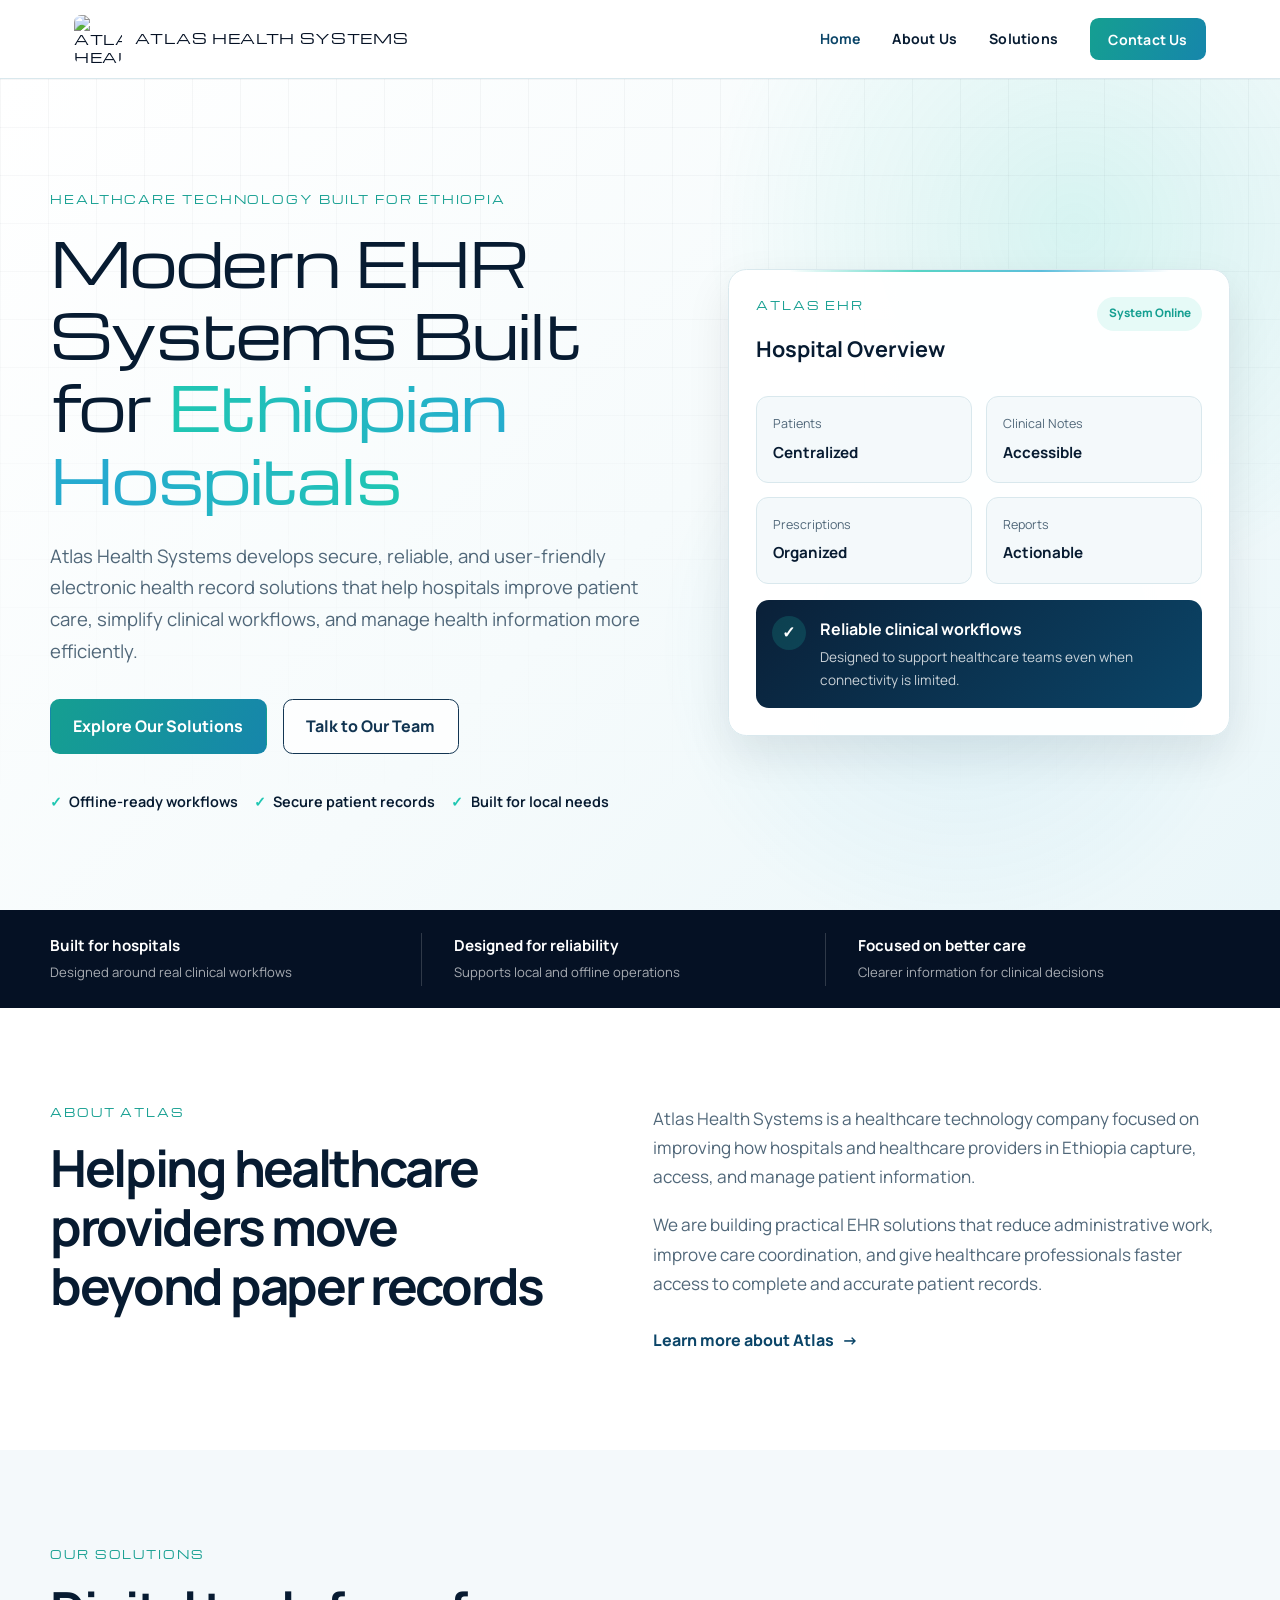
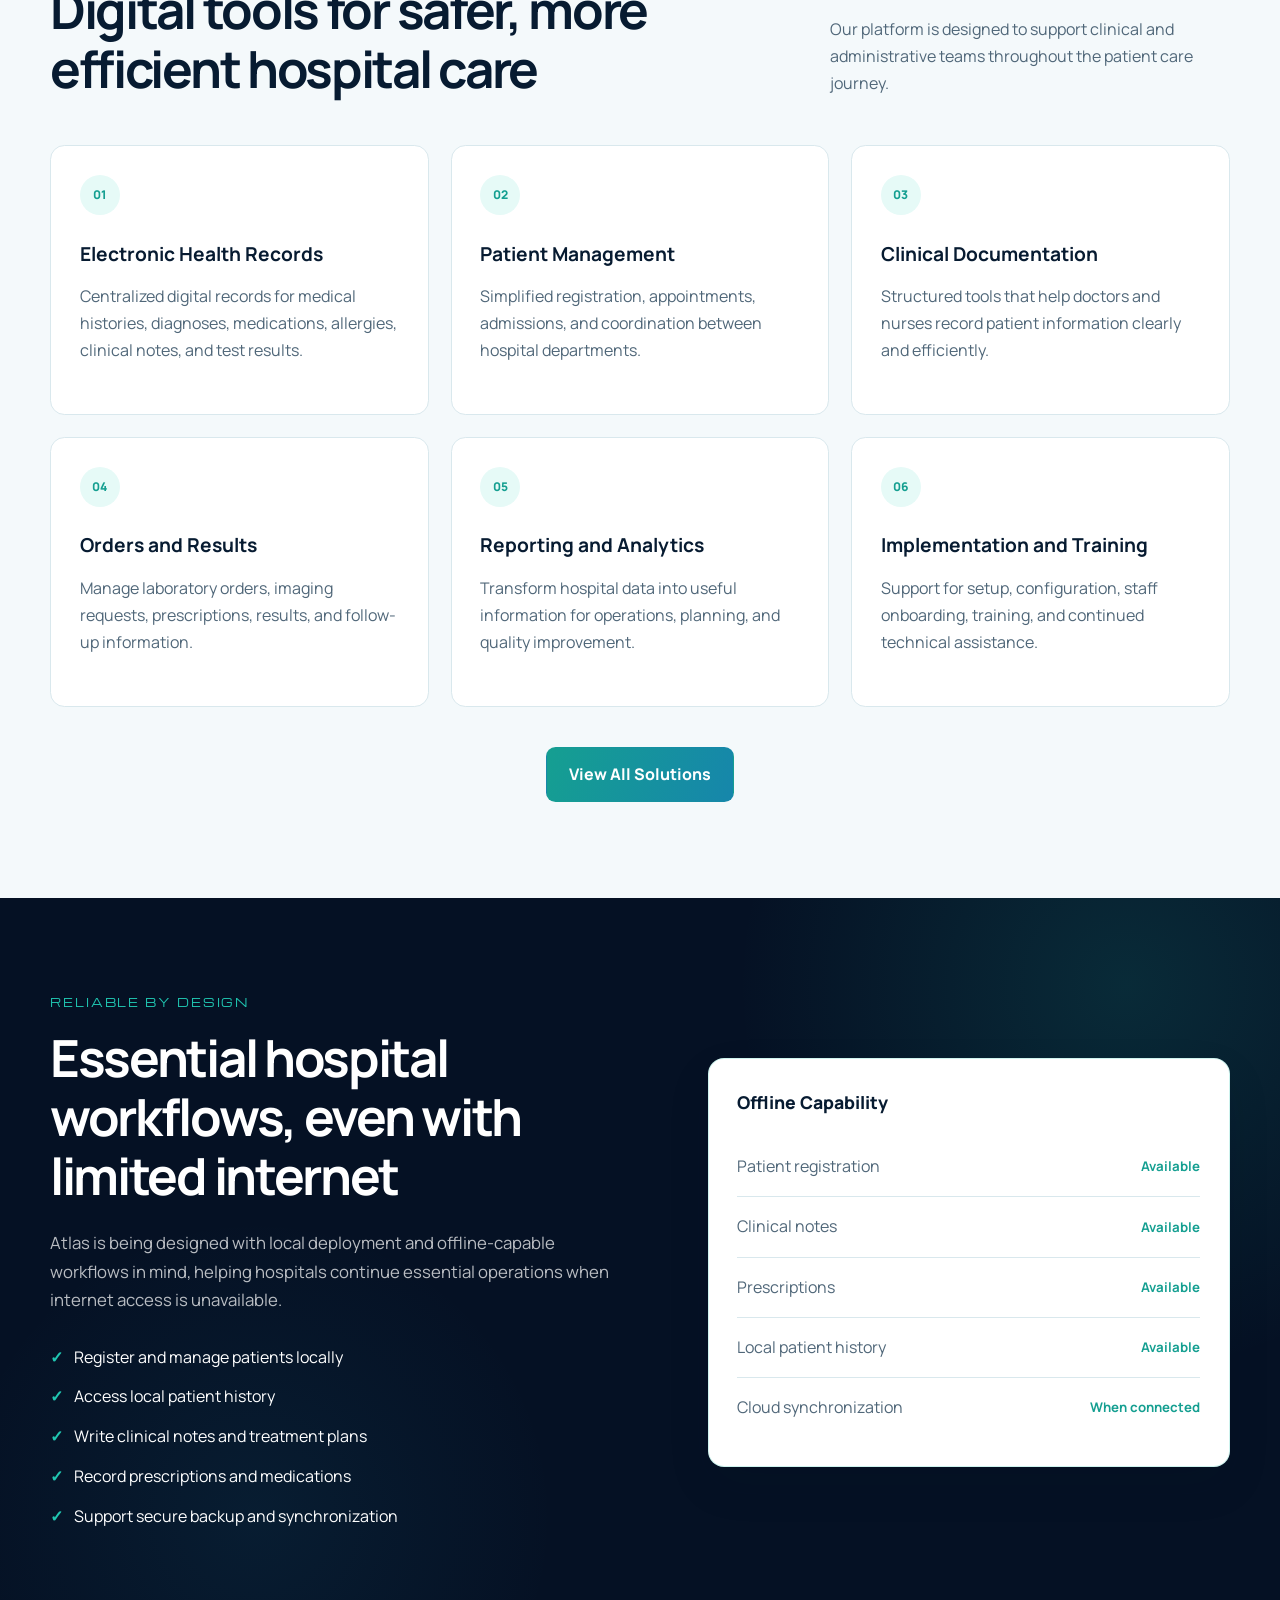
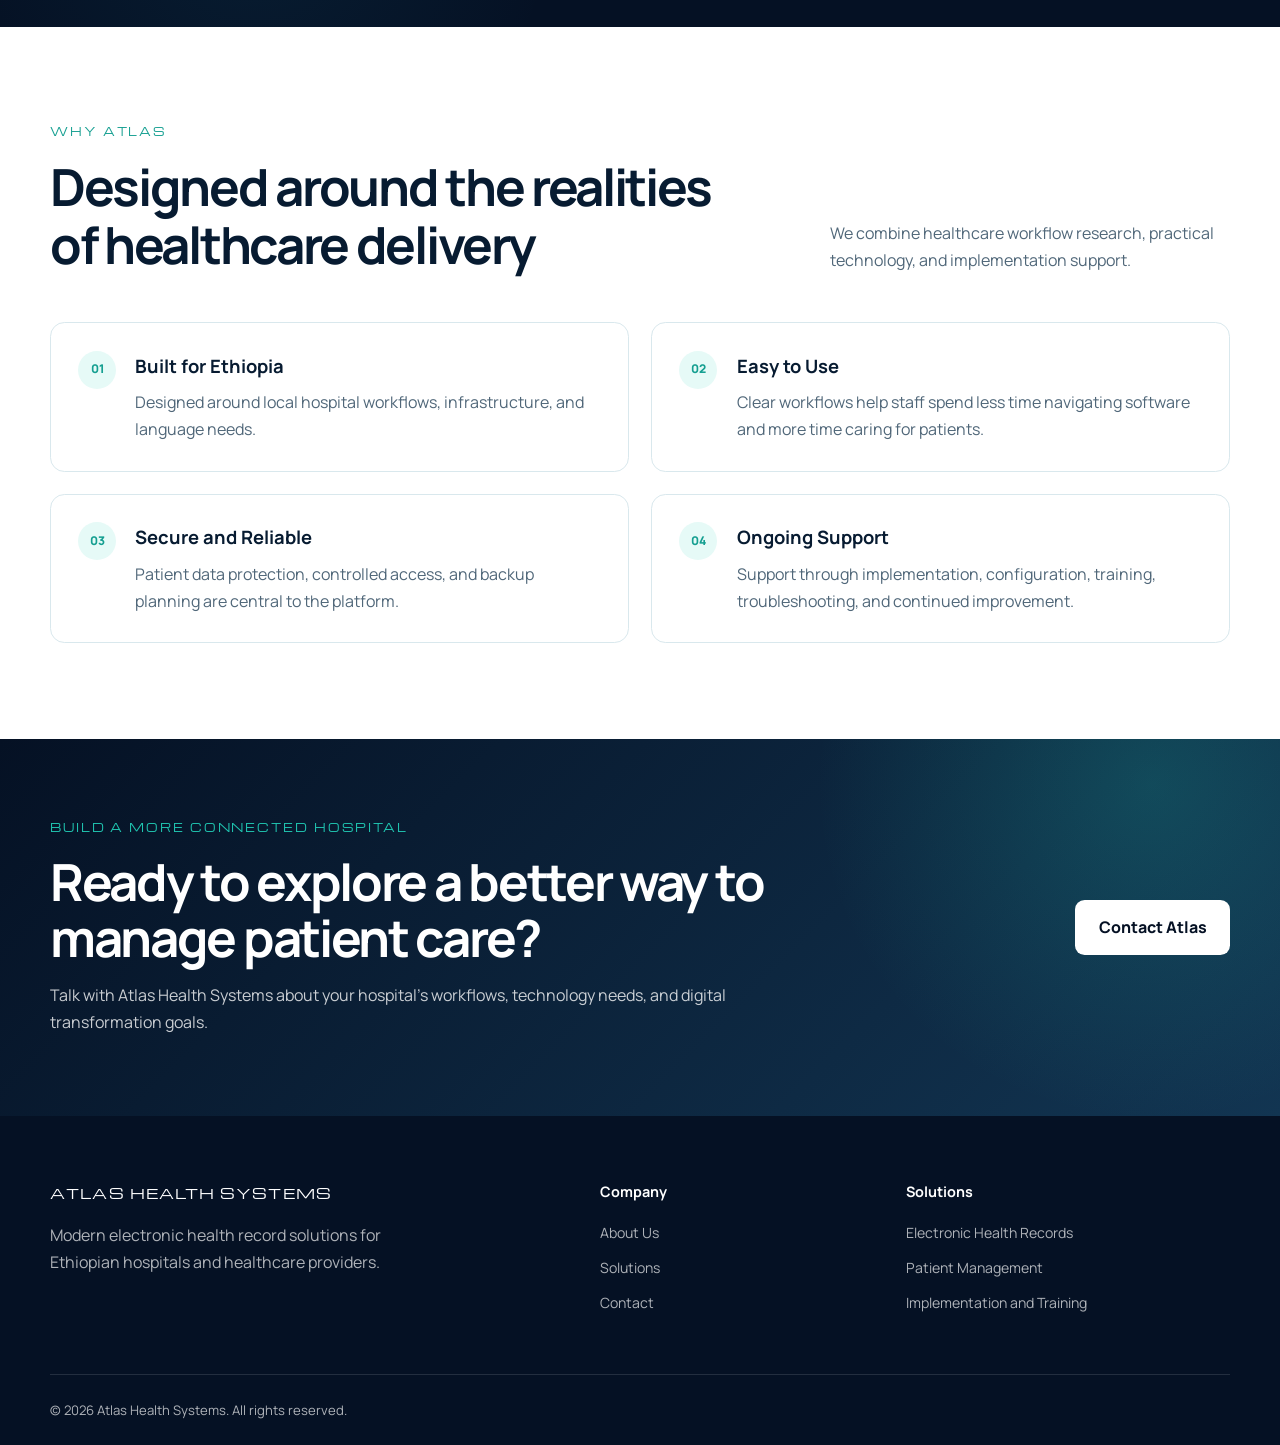
==== index.html @ 55415168 "Update stylesheet and script paths in index.html" ====
<!DOCTYPE html>
<html lang="en">
<head>
  <meta charset="UTF-8">

  <meta
    name="viewport"
    content="width=device-width, initial-scale=1.0"
  >

  <meta
    name="description"
    content="Atlas Health Systems develops secure and reliable electronic health record solutions for hospitals and healthcare providers in Ethiopia."
  >

  <title>Atlas Health Systems | EHR Solutions for Ethiopia</title>

  <link rel="preconnect" href="https://fonts.googleapis.com">
  <link rel="preconnect" href="https://fonts.gstatic.com" crossorigin>
  
  <link
    href="https://fonts.googleapis.com/css2?family=Manrope:wght@400;500;600;700;800&family=Michroma&display=swap"
    rel="stylesheet"
  >

  <link rel="stylesheet" href="style.css">
  <script src="main.js" defer></script>
</head>

<body>
  <header class="site-header">
    <nav class="navbar">
      <a href="index.html" class="logo">
        <img
          src="images/atlas-health-systems-logo.jpg"
          alt="Atlas Health Systems logo"
        >

        <span>Atlas Health Systems</span>
      </a>

      <button
        class="menu-button"
        type="button"
        aria-label="Open navigation menu"
        aria-expanded="false"
        aria-controls="nav-links"
      >
        ☰
      </button>

      <ul class="nav-links" id="nav-links">
        <li>
          <a href="index.html" class="active-link">Home</a>
        </li>

        <li>
          <a href="about.html">About Us</a>
        </li>

        <li>
          <a href="services.html">Solutions</a>
        </li>

        <li>
          <a href="contact.html" class="nav-button">
            Contact Us
          </a>
        </li>
      </ul>
    </nav>
  </header>

  <main>
    <section class="hero">
      <div class="hero-container">
        <div class="hero-content">
          <p class="eyebrow">
            Healthcare Technology Built for Ethiopia
          </p>

          <h1>
            Modern EHR Systems Built for
            <span class="gradient-text">
              Ethiopian Hospitals
            </span>
          </h1>

          <p class="hero-description">
            Atlas Health Systems develops secure, reliable, and
            user-friendly electronic health record solutions that help
            hospitals improve patient care, simplify clinical workflows,
            and manage health information more efficiently.
          </p>

          <div class="hero-buttons">
            <a href="services.html" class="button primary-button">
              Explore Our Solutions
            </a>

            <a href="contact.html" class="button secondary-button">
              Talk to Our Team
            </a>
          </div>

          <div class="hero-highlights">
            <span>Offline-ready workflows</span>
            <span>Secure patient records</span>
            <span>Built for local needs</span>
          </div>
        </div>

        <div class="hero-panel">
          <div class="dashboard-card">
            <div class="dashboard-header">
              <div>
                <p class="dashboard-label">Atlas EHR</p>
                <h2>Hospital Overview</h2>
              </div>

              <span class="status-badge">
                System Online
              </span>
            </div>

            <div class="dashboard-grid">
              <div class="dashboard-stat">
                <span>Patients</span>
                <strong>Centralized</strong>
              </div>

              <div class="dashboard-stat">
                <span>Clinical Notes</span>
                <strong>Accessible</strong>
              </div>

              <div class="dashboard-stat">
                <span>Prescriptions</span>
                <strong>Organized</strong>
              </div>

              <div class="dashboard-stat">
                <span>Reports</span>
                <strong>Actionable</strong>
              </div>
            </div>

            <div class="workflow-card">
              <span class="workflow-icon">✓</span>

              <div>
                <strong>Reliable clinical workflows</strong>

                <p>
                  Designed to support healthcare teams even when
                  connectivity is limited.
                </p>
              </div>
            </div>
          </div>
        </div>
      </div>
    </section>

    <section class="trust-section">
      <div class="container trust-grid">
        <div>
          <strong>Built for hospitals</strong>
          <span>Designed around real clinical workflows</span>
        </div>

        <div>
          <strong>Designed for reliability</strong>
          <span>Supports local and offline operations</span>
        </div>

        <div>
          <strong>Focused on better care</strong>
          <span>Clearer information for clinical decisions</span>
        </div>
      </div>
    </section>

    <section class="section">
      <div class="container two-column">
        <div>
          <p class="section-label">About Atlas</p>

          <h2>
            Helping healthcare providers move beyond paper records
          </h2>
        </div>

        <div class="section-copy">
          <p>
            Atlas Health Systems is a healthcare technology company
            focused on improving how hospitals and healthcare providers
            in Ethiopia capture, access, and manage patient information.
          </p>

          <p>
            We are building practical EHR solutions that reduce
            administrative work, improve care coordination, and give
            healthcare professionals faster access to complete and
            accurate patient records.
          </p>

          <a href="about.html" class="text-link">
            Learn more about Atlas
            <span aria-hidden="true">→</span>
          </a>
        </div>
      </div>
    </section>

    <section class="section light-section">
      <div class="container">
        <div class="section-heading">
          <div>
            <p class="section-label">Our Solutions</p>

            <h2>
              Digital tools for safer, more efficient hospital care
            </h2>
          </div>

          <p>
            Our platform is designed to support clinical and
            administrative teams throughout the patient care journey.
          </p>
        </div>

        <div class="card-grid">
          <article class="card">
            <div class="card-number">01</div>
            <h3>Electronic Health Records</h3>

            <p>
              Centralized digital records for medical histories,
              diagnoses, medications, allergies, clinical notes, and
              test results.
            </p>
          </article>

          <article class="card">
            <div class="card-number">02</div>
            <h3>Patient Management</h3>

            <p>
              Simplified registration, appointments, admissions, and
              coordination between hospital departments.
            </p>
          </article>

          <article class="card">
            <div class="card-number">03</div>
            <h3>Clinical Documentation</h3>

            <p>
              Structured tools that help doctors and nurses record
              patient information clearly and efficiently.
            </p>
          </article>

          <article class="card">
            <div class="card-number">04</div>
            <h3>Orders and Results</h3>

            <p>
              Manage laboratory orders, imaging requests,
              prescriptions, results, and follow-up information.
            </p>
          </article>

          <article class="card">
            <div class="card-number">05</div>
            <h3>Reporting and Analytics</h3>

            <p>
              Transform hospital data into useful information for
              operations, planning, and quality improvement.
            </p>
          </article>

          <article class="card">
            <div class="card-number">06</div>
            <h3>Implementation and Training</h3>

            <p>
              Support for setup, configuration, staff onboarding,
              training, and continued technical assistance.
            </p>
          </article>
        </div>

        <div class="centered-button">
          <a href="services.html" class="button primary-button">
            View All Solutions
          </a>
        </div>
      </div>
    </section>

    <section class="section offline-section">
      <div class="container offline-layout">
        <div class="offline-content">
          <p class="section-label">Reliable by Design</p>

          <h2>
            Essential hospital workflows, even with limited internet
          </h2>

          <p>
            Atlas is being designed with local deployment and
            offline-capable workflows in mind, helping hospitals
            continue essential operations when internet access is
            unavailable.
          </p>

          <ul class="feature-list">
            <li>Register and manage patients locally</li>
            <li>Access local patient history</li>
            <li>Write clinical notes and treatment plans</li>
            <li>Record prescriptions and medications</li>
            <li>Support secure backup and synchronization</li>
          </ul>
        </div>

        <div class="offline-card">
          <p class="offline-card-label">
            Offline Capability
          </p>

          <div class="capability-row">
            <span>Patient registration</span>
            <strong>Available</strong>
          </div>

          <div class="capability-row">
            <span>Clinical notes</span>
            <strong>Available</strong>
          </div>

          <div class="capability-row">
            <span>Prescriptions</span>
            <strong>Available</strong>
          </div>

          <div class="capability-row">
            <span>Local patient history</span>
            <strong>Available</strong>
          </div>

          <div class="capability-row">
            <span>Cloud synchronization</span>
            <strong>When connected</strong>
          </div>
        </div>
      </div>
    </section>

    <section class="section">
      <div class="container">
        <div class="section-heading">
          <div>
            <p class="section-label">Why Atlas</p>

            <h2>
              Designed around the realities of healthcare delivery
            </h2>
          </div>

          <p>
            We combine healthcare workflow research, practical
            technology, and implementation support.
          </p>
        </div>

        <div class="benefit-grid">
          <article class="benefit">
            <span class="benefit-icon">01</span>

            <div>
              <h3>Built for Ethiopia</h3>

              <p>
                Designed around local hospital workflows,
                infrastructure, and language needs.
              </p>
            </div>
          </article>

          <article class="benefit">
            <span class="benefit-icon">02</span>

            <div>
              <h3>Easy to Use</h3>

              <p>
                Clear workflows help staff spend less time navigating
                software and more time caring for patients.
              </p>
            </div>
          </article>

          <article class="benefit">
            <span class="benefit-icon">03</span>

            <div>
              <h3>Secure and Reliable</h3>

              <p>
                Patient data protection, controlled access, and backup
                planning are central to the platform.
              </p>
            </div>
          </article>

          <article class="benefit">
            <span class="benefit-icon">04</span>

            <div>
              <h3>Ongoing Support</h3>

              <p>
                Support through implementation, configuration, training,
                troubleshooting, and continued improvement.
              </p>
            </div>
          </article>
        </div>
      </div>
    </section>

    <section class="cta-section">
      <div class="container cta-container">
        <div>
          <p class="section-label cta-label">
            Build a More Connected Hospital
          </p>

          <h2>
            Ready to explore a better way to manage patient care?
          </h2>

          <p>
            Talk with Atlas Health Systems about your hospital’s
            workflows, technology needs, and digital transformation
            goals.
          </p>
        </div>

        <a href="contact.html" class="button light-button">
          Contact Atlas
        </a>
      </div>
    </section>
  </main>

  <footer class="site-footer">
    <div class="container footer-grid">
      <div>
        <a href="index.html" class="footer-logo">
          Atlas Health Systems
        </a>

        <p>
          Modern electronic health record solutions for Ethiopian
          hospitals and healthcare providers.
        </p>
      </div>

      <div>
        <h3>Company</h3>
        <a href="about.html">About Us</a>
        <a href="services.html">Solutions</a>
        <a href="contact.html">Contact</a>
      </div>

      <div>
        <h3>Solutions</h3>
        <a href="services.html">Electronic Health Records</a>
        <a href="services.html">Patient Management</a>
        <a href="services.html">Implementation and Training</a>
      </div>
    </div>

    <div class="container footer-bottom">
      <p>
        &copy; <span id="current-year">2026</span>
        Atlas Health Systems. All rights reserved.
      </p>
    </div>
  </footer>
</body>
</html>
---- style.css ----
:root {
    /* Atlas logo-inspired colors */
  
    --navy: #051124;
    --navy-soft: #0a2038;
    --navy-light: #123552;
  
    --primary: #0b4568;
    --primary-dark: #051a31;
    --primary-light: #e9f4f7;
  
    --teal: #20c7b2;
    --teal-dark: #159f91;
    --teal-light: #e6faf7;
  
    --cyan: #26a9d1;
    --cyan-dark: #1686ab;
    --cyan-light: #e8f7fc;
  
    --heading: #071b31;
    --text: #506779;
    --muted: #748997;
  
    --white: #ffffff;
    --background: #ffffff;
    --light-background: #f4f9fb;
  
    --border: #d9e8ed;
    --border-glow: rgba(32, 199, 178, 0.45);
  
    --shadow: 0 18px 45px rgba(5, 17, 36, 0.09);
    --shadow-hover: 0 22px 52px rgba(5, 17, 36, 0.15);
  
    --teal-glow:
      0 0 10px rgba(32, 199, 178, 0.2),
      0 0 28px rgba(32, 199, 178, 0.2);
  
    --cyan-glow:
      0 0 12px rgba(38, 169, 209, 0.2),
      0 0 30px rgba(38, 169, 209, 0.18);
  
    --max-width: 1180px;
  }
  
  /* =========================================================
     RESET
     ========================================================= */
  
  * {
    box-sizing: border-box;
    margin: 0;
    padding: 0;
  }
  
  html {
    scroll-behavior: smooth;
  }
  
  body {
    background: var(--background);
    color: var(--text);
    font-family: "Manrope", sans-serif;
    font-size: 1rem;
    font-weight: 400;
    line-height: 1.7;
  }
  
  body,
  button,
  input,
  select,
  textarea {
    font-family: "Manrope", sans-serif;
  }
  
  button,
  input,
  select,
  textarea {
    font: inherit;
  }
  
  h1,
  h2,
  h3,
  h4,
  h5,
  h6 {
    color: var(--heading);
    font-family: "Manrope", sans-serif;
    font-weight: 700;
  }
  
  img {
    display: block;
    max-width: 100%;
  }
  
  a {
    color: inherit;
    text-decoration: none;
  }
  
  button {
    cursor: pointer;
  }
  
  ul {
    list-style: none;
  }
  
  .container {
    margin: 0 auto;
    max-width: var(--max-width);
    width: 100%;
  }
  
  ::selection {
    background: rgba(32, 199, 178, 0.25);
    color: var(--navy);
  }
  
  /* =========================================================
     HEADER
     ========================================================= */
  
  .site-header {
    background: rgba(255, 255, 255, 0.97);
    border-bottom: 1px solid var(--border);
    position: sticky;
    top: 0;
    z-index: 1000;
  }
  
  .navbar {
    align-items: center;
    display: flex;
    justify-content: space-between;
    margin: 0 auto;
    max-width: var(--max-width);
    min-height: 78px;
    padding: 0 1.5rem;
  }
  
  .logo {
    align-items: center;
    color: var(--navy);
    display: inline-flex;
    font-family: "Michroma", sans-serif;
    font-size: 0.86rem;
    font-weight: 400;
    gap: 0.8rem;
    letter-spacing: 0.05em;
    line-height: 1.3;
    text-transform: uppercase;
    transition:
      color 0.2s ease,
      text-shadow 0.2s ease;
  }
  
  .logo:hover {
    color: var(--teal-dark);
    text-shadow: 0 0 14px rgba(32, 199, 178, 0.18);
  }
  
  .logo img {
    border-radius: 0.45rem;
    height: 48px;
    object-fit: cover;
    width: 48px;
  }
  
  .nav-links {
    align-items: center;
    display: flex;
    gap: 2rem;
  }
  
  .nav-links a {
    color: var(--heading);
    font-family: "Manrope", sans-serif;
    font-size: 0.88rem;
    font-weight: 700;
    letter-spacing: 0.015em;
    position: relative;
    transition:
      color 0.2s ease,
      text-shadow 0.2s ease;
  }
  
  .nav-links a:not(.nav-button)::after {
    background: linear-gradient(
      90deg,
      var(--teal),
      var(--cyan)
    );
    bottom: -0.45rem;
    content: "";
    height: 2px;
    left: 0;
    position: absolute;
    transform: scaleX(0);
    transform-origin: left;
    transition: transform 0.25s ease;
    width: 100%;
  }
  
  .nav-links a:hover,
  .nav-links .active-link {
    color: var(--primary);
  }
  
  .nav-links a:not(.nav-button):hover::after,
  .nav-links .active-link::after {
    transform: scaleX(1);
  }
  
  .nav-links .nav-button {
    background: linear-gradient(
      110deg,
      var(--teal-dark),
      var(--cyan-dark)
    );
    border-radius: 0.55rem;
    color: var(--white);
    padding: 0.72rem 1.15rem;
    transition:
      background 0.2s ease,
      box-shadow 0.2s ease,
      transform 0.2s ease;
  }
  
  .nav-links .nav-button:hover {
    background: linear-gradient(
      110deg,
      var(--teal),
      var(--cyan)
    );
    box-shadow: var(--teal-glow);
    color: var(--white);
    transform: translateY(-2px);
  }
  
  .menu-button {
    background: transparent;
    border: 0;
    color: var(--navy);
    display: none;
    font-size: 1.65rem;
  }
  
  /* =========================================================
     HERO
     ========================================================= */
  
  .hero,
  .page-hero {
    isolation: isolate;
    overflow: hidden;
    position: relative;
  }
  
  .hero {
    background:
      radial-gradient(
        circle at 84% 18%,
        rgba(32, 199, 178, 0.14),
        transparent 29%
      ),
      radial-gradient(
        circle at 75% 68%,
        rgba(38, 169, 209, 0.1),
        transparent 27%
      ),
      linear-gradient(
        135deg,
        #ffffff 0%,
        #f6fbfc 52%,
        #eaf6f9 100%
      );
    padding: 7rem 1.5rem 6rem;
  }
  
  .page-hero {
    background:
      radial-gradient(
        circle at 85% 20%,
        rgba(32, 199, 178, 0.11),
        transparent 30%
      ),
      linear-gradient(
        135deg,
        #ffffff 0%,
        #f3f9fa 100%
      );
    padding: 6.5rem 1.5rem;
  }
  
  .hero::before,
  .page-hero::before {
    background-image:
      linear-gradient(
        rgba(5, 17, 36, 0.035) 1px,
        transparent 1px
      ),
      linear-gradient(
        90deg,
        rgba(5, 17, 36, 0.035) 1px,
        transparent 1px
      );
    background-size: 48px 48px;
    content: "";
    inset: 0;
    mask-image: linear-gradient(
      to bottom,
      black,
      transparent 90%
    );
    -webkit-mask-image: linear-gradient(
      to bottom,
      black,
      transparent 90%
    );
    pointer-events: none;
    position: absolute;
    z-index: -1;
  }
  
  .hero-container {
    align-items: center;
    display: grid;
    gap: 4rem;
    grid-template-columns: 1.1fr 0.9fr;
    margin: 0 auto;
    max-width: var(--max-width);
  }
  
  .hero-content {
    max-width: 790px;
  }
  
  .eyebrow,
  .section-label,
  .dashboard-label,
  .contact-detail-label {
    color: var(--teal-dark);
    font-family: "Michroma", sans-serif;
    font-size: 0.66rem;
    font-weight: 400;
    letter-spacing: 0.18em;
    line-height: 1.7;
    margin-bottom: 1rem;
    text-transform: uppercase;
  }
  
  .hero h1 {
    color: var(--heading);
    font-family: "Michroma", sans-serif;
    font-size: clamp(2.3rem, 4.7vw, 4.35rem);
    font-weight: 400;
    letter-spacing: -0.025em;
    line-height: 1.2;
    margin-bottom: 1.7rem;
    max-width: 850px;
  }
  
  .page-hero h1 {
    color: var(--heading);
    font-family: "Michroma", sans-serif;
    font-size: clamp(2.2rem, 4.5vw, 4rem);
    font-weight: 400;
    letter-spacing: -0.02em;
    line-height: 1.22;
    max-width: 940px;
  }
  
  .gradient-text {
    background: linear-gradient(
      90deg,
      var(--teal) 0%,
      var(--cyan) 55%,
      var(--teal) 100%
    );
    background-clip: text;
    color: transparent;
    -webkit-background-clip: text;
    -webkit-text-fill-color: transparent;
  }
  
  .hero-description {
    font-size: 1.16rem;
    max-width: 690px;
  }
  
  .page-hero-content > p:last-child {
    font-size: 1.15rem;
    margin-top: 1.5rem;
    max-width: 760px;
  }
  
  .hero-buttons {
    display: flex;
    flex-wrap: wrap;
    gap: 1rem;
    margin-top: 2rem;
  }
  
  .hero-highlights {
    display: flex;
    flex-wrap: wrap;
    gap: 1rem;
    margin-top: 2.2rem;
  }
  
  .hero-highlights span {
    color: var(--heading);
    font-size: 0.9rem;
    font-weight: 650;
  }
  
  .hero-highlights span::before {
    color: var(--teal);
    content: "✓";
    font-weight: 900;
    margin-right: 0.45rem;
  }
  
  /* =========================================================
     BUTTONS
     ========================================================= */
  
  .button {
    align-items: center;
    border: 1px solid transparent;
    border-radius: 0.6rem;
    display: inline-flex;
    font-family: "Manrope", sans-serif;
    font-weight: 750;
    justify-content: center;
    min-height: 50px;
    padding: 0.82rem 1.4rem;
    transition:
      background 0.2s ease,
      border-color 0.2s ease,
      box-shadow 0.2s ease,
      color 0.2s ease,
      transform 0.2s ease;
  }
  
  .button:hover {
    transform: translateY(-2px);
  }
  
  .button:active {
    box-shadow:
      0 0 0 4px rgba(32, 199, 178, 0.16),
      0 0 28px rgba(32, 199, 178, 0.3);
    transform: scale(0.98);
  }
  
  .button:focus-visible,
  .nav-links a:focus-visible,
  .text-link:focus-visible,
  .form-group input:focus-visible,
  .form-group select:focus-visible,
  .form-group textarea:focus-visible {
    outline: 2px solid var(--teal);
    outline-offset: 4px;
  }
  
  .primary-button {
    background: linear-gradient(
      110deg,
      var(--teal-dark),
      var(--cyan-dark)
    );
    color: var(--white);
  }
  
  .primary-button:hover {
    background: linear-gradient(
      110deg,
      var(--teal),
      var(--cyan)
    );
    box-shadow:
      var(--teal-glow),
      0 12px 28px rgba(5, 17, 36, 0.16);
  }
  
  .secondary-button {
    background: rgba(255, 255, 255, 0.75);
    border-color: var(--navy-light);
    color: var(--navy-light);
  }
  
  .secondary-button:hover {
    background: var(--teal-light);
    border-color: var(--teal);
    box-shadow: var(--teal-glow);
    color: var(--navy);
  }
  
  /* =========================================================
     DASHBOARD
     ========================================================= */
  
  .hero-panel {
    position: relative;
  }
  
  .dashboard-card {
    background: rgba(255, 255, 255, 0.96);
    border: 1px solid var(--border);
    border-radius: 1.15rem;
    box-shadow: var(--shadow);
    padding: 1.7rem;
    position: relative;
    transition:
      border-color 0.25s ease,
      box-shadow 0.25s ease,
      transform 0.25s ease;
  }
  
  .dashboard-card:hover {
    border-color: var(--border-glow);
    box-shadow:
      var(--shadow-hover),
      var(--teal-glow);
    transform: translateY(-4px);
  }
  
  .dashboard-card::before {
    background: linear-gradient(
      90deg,
      transparent,
      var(--teal),
      var(--cyan),
      transparent
    );
    content: "";
    height: 2px;
    left: 12%;
    opacity: 0.75;
    position: absolute;
    right: 12%;
    top: 0;
  }
  
  .dashboard-header {
    align-items: flex-start;
    display: flex;
    justify-content: space-between;
    margin-bottom: 1.8rem;
  }
  
  .dashboard-header h2 {
    color: var(--heading);
    font-family: "Manrope", sans-serif;
    font-size: 1.35rem;
    font-weight: 700;
  }
  
  .status-badge {
    background: var(--teal-light);
    border-radius: 999px;
    color: var(--teal-dark);
    font-size: 0.73rem;
    font-weight: 750;
    padding: 0.45rem 0.7rem;
  }
  
  .dashboard-grid {
    display: grid;
    gap: 0.9rem;
    grid-template-columns: repeat(2, 1fr);
  }
  
  .dashboard-stat {
    background: var(--light-background);
    border: 1px solid var(--border);
    border-radius: 0.75rem;
    padding: 1rem;
    transition:
      border-color 0.2s ease,
      box-shadow 0.2s ease;
  }
  
  .dashboard-stat:hover {
    border-color: var(--border-glow);
    box-shadow: 0 0 18px rgba(32, 199, 178, 0.12);
  }
  
  .dashboard-stat span {
    display: block;
    font-size: 0.78rem;
    margin-bottom: 0.25rem;
  }
  
  .dashboard-stat strong {
    color: var(--heading);
    font-size: 0.95rem;
  }
  
  .workflow-card {
    align-items: flex-start;
    background: linear-gradient(
      135deg,
      var(--navy-soft),
      var(--primary)
    );
    border-radius: 0.8rem;
    color: var(--white);
    display: flex;
    gap: 0.9rem;
    margin-top: 1rem;
    padding: 1rem;
  }
  
  .workflow-icon {
    align-items: center;
    background: rgba(32, 199, 178, 0.18);
    border-radius: 50%;
    display: flex;
    flex: 0 0 34px;
    font-weight: 900;
    height: 34px;
    justify-content: center;
  }
  
  .workflow-card p {
    color: rgba(255, 255, 255, 0.78);
    font-size: 0.85rem;
    margin-top: 0.2rem;
  }
  
  /* =========================================================
     TRUST SECTION
     ========================================================= */
  
  .trust-section {
    background: var(--navy);
    color: var(--white);
    padding: 1.4rem 1.5rem;
  }
  
  .trust-grid {
    display: grid;
    gap: 2rem;
    grid-template-columns: repeat(3, 1fr);
  }
  
  .trust-grid div {
    border-right: 1px solid rgba(255, 255, 255, 0.17);
    padding-right: 2rem;
  }
  
  .trust-grid div:last-child {
    border-right: 0;
  }
  
  .trust-grid strong {
    display: block;
    font-size: 0.95rem;
  }
  
  .trust-grid span {
    color: rgba(255, 255, 255, 0.65);
    font-size: 0.82rem;
  }
  
  /* =========================================================
     SECTIONS
     ========================================================= */
  
  .section {
    padding: 6rem 1.5rem;
  }
  
  .light-section {
    background: var(--light-background);
  }
  
  .two-column {
    align-items: start;
    display: grid;
    gap: 5rem;
    grid-template-columns: 0.95fr 1.05fr;
  }
  
  .section h2 {
    color: var(--heading);
    font-family: "Manrope", sans-serif;
    font-size: clamp(2.15rem, 4vw, 3.5rem);
    font-weight: 700;
    letter-spacing: -0.045em;
    line-height: 1.15;
  }
  
  .section-copy p {
    font-size: 1.07rem;
    margin-bottom: 1.2rem;
  }
  
  .text-link {
    color: var(--primary);
    display: inline-flex;
    font-weight: 750;
    gap: 0.55rem;
    margin-top: 0.6rem;
    transition:
      color 0.2s ease,
      text-shadow 0.2s ease;
  }
  
  .text-link:hover {
    color: var(--teal-dark);
    text-shadow: 0 0 14px rgba(32, 199, 178, 0.2);
  }
  
  .section-heading {
    align-items: end;
    display: flex;
    gap: 4rem;
    justify-content: space-between;
    margin-bottom: 3rem;
  }
  
  .section-heading > div {
    max-width: 700px;
  }
  
  .section-heading > p {
    max-width: 400px;
  }
  
  /* =========================================================
     CARDS
     ========================================================= */
  
  .card-grid {
    display: grid;
    gap: 1.35rem;
    grid-template-columns: repeat(3, 1fr);
  }
  
  .card {
    background: var(--white);
    border: 1px solid var(--border);
    border-radius: 0.9rem;
    min-height: 270px;
    overflow: hidden;
    padding: 1.8rem;
    position: relative;
    transition:
      border-color 0.25s ease,
      box-shadow 0.25s ease,
      transform 0.25s ease;
  }
  
  .card::before {
    background: linear-gradient(
      90deg,
      var(--teal),
      var(--cyan)
    );
    content: "";
    height: 3px;
    left: 0;
    opacity: 0;
    position: absolute;
    right: 0;
    top: 0;
    transition: opacity 0.25s ease;
  }
  
  .card:hover {
    border-color: var(--border-glow);
    box-shadow:
      var(--shadow-hover),
      var(--teal-glow);
    transform: translateY(-5px);
  }
  
  .card:hover::before {
    opacity: 1;
  }
  
  .card:active {
    border-color: var(--teal);
    box-shadow:
      0 0 0 3px rgba(32, 199, 178, 0.1),
      var(--teal-glow);
    transform: scale(0.99);
  }
  
  .card-number {
    align-items: center;
    background: var(--teal-light);
    border-radius: 50%;
    color: var(--teal-dark);
    display: flex;
    font-size: 0.75rem;
    font-weight: 850;
    height: 40px;
    justify-content: center;
    margin-bottom: 1.4rem;
    width: 40px;
  }
  
  .card h3 {
    color: var(--heading);
    font-family: "Manrope", sans-serif;
    font-size: 1.2rem;
    font-weight: 700;
    margin-bottom: 0.8rem;
  }
  
  .centered-button {
    display: flex;
    justify-content: center;
    margin-top: 2.5rem;
  }
  
  /* =========================================================
     OFFLINE SECTION
     ========================================================= */
  
  .offline-section {
    background:
      radial-gradient(
        circle at 88% 12%,
        rgba(32, 199, 178, 0.14),
        transparent 30%
      ),
      radial-gradient(
        circle at 20% 85%,
        rgba(38, 169, 209, 0.08),
        transparent 25%
      ),
      var(--navy);
    color: var(--white);
  }
  
  .offline-layout {
    align-items: center;
    display: grid;
    gap: 5rem;
    grid-template-columns: 1.05fr 0.95fr;
  }
  
  .offline-section .section-label {
    color: var(--teal);
  }
  
  .offline-section h2 {
    color: var(--white);
  }
  
  .offline-content > p:not(.section-label) {
    color: rgba(255, 255, 255, 0.72);
    font-size: 1.05rem;
    margin-top: 1.5rem;
  }
  
  .feature-list {
    display: grid;
    gap: 0.8rem;
    margin-top: 1.8rem;
  }
  
  .feature-list li::before {
    color: var(--teal);
    content: "✓";
    font-weight: 900;
    margin-right: 0.7rem;
  }
  
  .dark-feature-list {
    color: var(--text);
  }
  
  .offline-card {
    background: var(--white);
    border: 1px solid rgba(32, 199, 178, 0.22);
    border-radius: 1rem;
    box-shadow: var(--shadow);
    color: var(--text);
    padding: 1.8rem;
    transition:
      box-shadow 0.25s ease,
      transform 0.25s ease;
  }
  
  .offline-card:hover {
    box-shadow:
      var(--shadow-hover),
      var(--teal-glow);
    transform: translateY(-4px);
  }
  
  .offline-card-label {
    color: var(--heading);
    font-family: "Manrope", sans-serif;
    font-size: 1.1rem;
    font-weight: 800;
    margin-bottom: 1.2rem;
  }
  
  .capability-row {
    align-items: center;
    border-bottom: 1px solid var(--border);
    display: flex;
    justify-content: space-between;
    padding: 1rem 0;
  }
  
  .capability-row:last-child {
    border-bottom: 0;
  }
  
  .capability-row strong {
    color: var(--teal-dark);
    font-size: 0.83rem;
  }
  
  /* =========================================================
     BENEFITS
     ========================================================= */
  
  .benefit-grid {
    display: grid;
    gap: 1.4rem;
    grid-template-columns: repeat(2, 1fr);
  }
  
  .benefit {
    background: var(--white);
    border: 1px solid var(--border);
    border-radius: 0.9rem;
    display: flex;
    gap: 1.2rem;
    padding: 1.7rem;
    transition:
      border-color 0.25s ease,
      box-shadow 0.25s ease,
      transform 0.25s ease;
  }
  
  .benefit:hover {
    border-color: var(--border-glow);
    box-shadow:
      var(--shadow-hover),
      var(--teal-glow);
    transform: translateY(-4px);
  }
  
  .benefit:active {
    border-color: var(--teal);
    box-shadow:
      0 0 0 3px rgba(32, 199, 178, 0.1),
      var(--teal-glow);
    transform: scale(0.99);
  }
  
  .benefit-icon {
    align-items: center;
    background: var(--teal-light);
    border-radius: 50%;
    color: var(--teal-dark);
    display: flex;
    flex: 0 0 38px;
    font-size: 0.75rem;
    font-weight: 850;
    height: 38px;
    justify-content: center;
  }
  
  .benefit h3 {
    color: var(--heading);
    font-family: "Manrope", sans-serif;
    font-size: 1.15rem;
    font-weight: 700;
    margin-bottom: 0.45rem;
  }
  
  /* =========================================================
     TEAM
     ========================================================= */
  
  .team-grid {
    display: grid;
    gap: 1.4rem;
    grid-template-columns: repeat(3, 1fr);
  }
  
  .team-card {
    align-items: flex-start;
    background: var(--white);
    border: 1px solid var(--border);
    border-radius: 0.9rem;
    display: flex;
    gap: 1rem;
    padding: 1.6rem;
    transition:
      border-color 0.25s ease,
      box-shadow 0.25s ease,
      transform 0.25s ease;
  }
  
  .team-card:hover {
    border-color: var(--border-glow);
    box-shadow:
      var(--shadow-hover),
      var(--teal-glow);
    transform: translateY(-4px);
  }
  
  .team-card:active {
    border-color: var(--teal);
    box-shadow:
      0 0 0 3px rgba(32, 199, 178, 0.1),
      var(--teal-glow);
    transform: scale(0.99);
  }
  
  .team-initials {
    align-items: center;
    background: var(--teal-light);
    border-radius: 50%;
    color: var(--teal-dark);
    display: flex;
    flex: 0 0 52px;
    font-size: 0.85rem;
    font-weight: 850;
    height: 52px;
    justify-content: center;
  }
  
  .team-card h3 {
    color: var(--heading);
    font-family: "Manrope", sans-serif;
    font-size: 1.1rem;
    font-weight: 700;
    line-height: 1.25;
    margin-bottom: 0.25rem;
  }
  
  .team-role {
    color: var(--primary);
    font-size: 0.85rem;
    font-weight: 750;
    line-height: 1.4;
    margin-bottom: 0.75rem;
  }
  
  .team-card div > p:last-child {
    font-size: 0.9rem;
  }
  
  .hiring-card {
    border-style: dashed;
  }
  
  .hiring-card .team-initials {
    background: var(--cyan-light);
    color: var(--cyan-dark);
  }
  
  /* =========================================================
     CONTACT
     ========================================================= */
  
  .contact-layout {
    align-items: start;
    display: grid;
    gap: 5rem;
    grid-template-columns: 0.85fr 1.15fr;
  }
  
  .contact-information h2,
  .contact-form-card h2 {
    color: var(--heading);
    font-family: "Manrope", sans-serif;
    font-weight: 700;
  }
  
  .contact-information h2 {
    font-size: clamp(2.25rem, 4vw, 3.5rem);
    letter-spacing: -0.045em;
    line-height: 1.1;
    margin-bottom: 1.4rem;
  }
  
  .contact-information > p:not(.section-label) {
    font-size: 1.05rem;
  }
  
  .contact-details {
    border-top: 1px solid var(--border);
    margin-top: 2rem;
  }
  
  .contact-detail {
    border-bottom: 1px solid var(--border);
    padding: 1.25rem 0;
  }
  
  .contact-detail a,
  .contact-detail p {
    color: var(--heading);
    font-weight: 650;
  }
  
  .contact-detail a:hover {
    color: var(--teal-dark);
    text-shadow: 0 0 12px rgba(32, 199, 178, 0.2);
  }
  
  .contact-form-card {
    background: var(--white);
    border: 1px solid var(--border);
    border-radius: 1rem;
    box-shadow: var(--shadow);
    padding: 2rem;
    transition:
      border-color 0.25s ease,
      box-shadow 0.25s ease;
  }
  
  .contact-form-card:hover {
    border-color: var(--border-glow);
    box-shadow:
      var(--shadow-hover),
      var(--teal-glow);
  }
  
  .contact-form-card > p {
    margin-top: 0.5rem;
  }
  
  .contact-form {
    display: grid;
    gap: 1.2rem;
    margin-top: 2rem;
  }
  
  .form-row {
    display: grid;
    gap: 1rem;
    grid-template-columns: repeat(2, 1fr);
  }
  
  .form-group {
    display: grid;
    gap: 0.45rem;
  }
  
  .form-group label {
    color: var(--heading);
    font-size: 0.9rem;
    font-weight: 750;
  }
  
  .form-group input,
  .form-group select,
  .form-group textarea {
    background: var(--white);
    border: 1px solid var(--border);
    border-radius: 0.55rem;
    color: var(--heading);
    min-height: 48px;
    padding: 0.75rem 0.85rem;
    transition:
      border-color 0.2s ease,
      box-shadow 0.2s ease;
    width: 100%;
  }
  
  .form-group textarea {
    min-height: 150px;
    resize: vertical;
  }
  
  .form-group input:focus,
  .form-group select:focus,
  .form-group textarea:focus {
    border-color: var(--teal);
    box-shadow:
      0 0 0 4px rgba(32, 199, 178, 0.12),
      0 0 18px rgba(32, 199, 178, 0.12);
    outline: none;
  }
  
  .form-submit-button {
    border: 0;
    margin-top: 0.25rem;
    width: 100%;
  }
  
  .form-note {
    color: var(--muted);
    font-size: 0.78rem;
    text-align: center;
  }
  
  /* =========================================================
     CTA
     ========================================================= */
  
  .cta-section {
    background:
      radial-gradient(
        circle at 90% 12%,
        rgba(32, 199, 178, 0.2),
        transparent 28%
      ),
      linear-gradient(
        135deg,
        var(--navy),
        var(--navy-light)
      );
    color: var(--white);
    padding: 5rem 1.5rem;
  }
  
  .cta-container {
    align-items: center;
    display: flex;
    gap: 4rem;
    justify-content: space-between;
  }
  
  .cta-container > div {
    max-width: 750px;
  }
  
  .cta-label {
    color: var(--teal);
  }
  
  .cta-container h2 {
    color: var(--white);
    font-family: "Manrope", sans-serif;
    font-size: clamp(2.2rem, 4vw, 3.5rem);
    font-weight: 700;
    letter-spacing: -0.045em;
    line-height: 1.1;
  }
  
  .cta-container p:not(.section-label) {
    color: rgba(255, 255, 255, 0.78);
    margin-top: 1rem;
  }
  
  .light-button {
    background: var(--white);
    color: var(--navy);
    flex: 0 0 auto;
  }
  
  .light-button:hover {
    box-shadow: var(--teal-glow);
    color: var(--teal-dark);
  }
  
  /* =========================================================
     FOOTER
     ========================================================= */
  
  .site-footer {
    background: var(--navy);
    color: rgba(255, 255, 255, 0.68);
    padding: 4rem 1.5rem 1.5rem;
  }
  
  .footer-grid {
    display: grid;
    gap: 4rem;
    grid-template-columns: 1.5fr 0.75fr 1fr;
  }
  
  .footer-logo {
    color: var(--white);
    display: inline-block;
    font-family: "Michroma", sans-serif;
    font-size: 0.9rem;
    font-weight: 400;
    letter-spacing: 0.08em;
    margin-bottom: 1rem;
    text-transform: uppercase;
    transition:
      color 0.2s ease,
      text-shadow 0.2s ease;
  }
  
  .footer-logo:hover {
    color: var(--teal);
    text-shadow: var(--teal-glow);
  }
  
  .footer-grid > div:first-child p {
    max-width: 400px;
  }
  
  .footer-grid h3 {
    color: var(--white);
    font-family: "Manrope", sans-serif;
    font-size: 0.9rem;
    font-weight: 700;
    margin-bottom: 1rem;
  }
  
  .footer-grid a:not(.footer-logo) {
    display: block;
    font-size: 0.88rem;
    margin-bottom: 0.7rem;
  }
  
  .footer-grid a:hover {
    color: var(--teal);
  }
  
  .footer-bottom {
    border-top: 1px solid rgba(255, 255, 255, 0.12);
    font-size: 0.82rem;
    margin-top: 3rem;
    padding-top: 1.5rem;
  }
  
  /* =========================================================
     ANIMATIONS
     ========================================================= */
  
  @keyframes fade-up {
    from {
      opacity: 0;
      transform: translateY(22px);
    }
  
    to {
      opacity: 1;
      transform: translateY(0);
    }
  }
  
  .hero-content {
    animation: fade-up 0.75s ease both;
  }
  
  .hero-panel {
    animation: fade-up 0.85s 0.12s ease both;
  }
  
  .reveal {
    opacity: 0;
    transform: translateY(22px);
    transition:
      opacity 0.6s ease,
      transform 0.6s ease;
  }
  
  .reveal.revealed {
    opacity: 1;
    transform: translateY(0);
  }
  
  /* =========================================================
     RESPONSIVE
     ========================================================= */
  
  @media (max-width: 1000px) {
    .team-grid {
      grid-template-columns: repeat(2, 1fr);
    }
  }
  
  @media (max-width: 950px) {
    .hero-container,
    .two-column,
    .offline-layout,
    .contact-layout {
      gap: 3rem;
      grid-template-columns: 1fr;
    }
  
    .hero-panel {
      max-width: 620px;
    }
  
    .card-grid {
      grid-template-columns: repeat(2, 1fr);
    }
  
    .section-heading {
      align-items: start;
      flex-direction: column;
      gap: 1.2rem;
    }
  }
  
  @media (max-width: 720px) {
    .navbar {
      min-height: 70px;
    }
  
    .logo {
      font-size: 0.72rem;
    }
  
    .logo img {
      height: 40px;
      width: 40px;
    }
  
    .menu-button {
      display: block;
    }
  
    .nav-links {
      background: rgba(255, 255, 255, 0.98);
      border-bottom: 1px solid var(--border);
      display: none;
      flex-direction: column;
      gap: 0;
      left: 0;
      padding: 1rem 1.5rem 1.5rem;
      position: absolute;
      right: 0;
      top: 70px;
    }
  
    .nav-links.open {
      display: flex;
    }
  
    .nav-links li {
      width: 100%;
    }
  
    .nav-links a {
      display: block;
      padding: 0.8rem 0;
    }
  
    .nav-links .nav-button {
      margin-top: 0.5rem;
      text-align: center;
    }
  
    .hero {
      padding-bottom: 4rem;
      padding-top: 5rem;
    }
  
    .hero h1 {
      font-size: clamp(2rem, 10vw, 3rem);
    }
  
    .page-hero {
      padding-bottom: 4.5rem;
      padding-top: 4.5rem;
    }
  
    .page-hero h1 {
      font-size: clamp(1.9rem, 9vw, 2.8rem);
    }
  
    .dashboard-grid,
    .card-grid,
    .benefit-grid,
    .trust-grid,
    .footer-grid,
    .form-row {
      grid-template-columns: 1fr;
    }
  
    .trust-grid div {
      border-bottom: 1px solid rgba(255, 255, 255, 0.15);
      border-right: 0;
      padding-bottom: 1rem;
      padding-right: 0;
    }
  
    .trust-grid div:last-child {
      border-bottom: 0;
    }
  
    .section {
      padding-bottom: 4.5rem;
      padding-top: 4.5rem;
    }
  
    .card {
      min-height: auto;
    }
  
    .cta-container {
      align-items: flex-start;
      flex-direction: column;
      gap: 2rem;
    }
  
    .light-button {
      width: 100%;
    }
  
    .contact-form-card {
      padding: 1.4rem;
    }
  }
  
  @media (max-width: 650px) {
    .team-grid {
      grid-template-columns: 1fr;
    }
  }
  
  @media (prefers-reduced-motion: reduce) {
    *,
    *::before,
    *::after {
      animation-duration: 0.01ms !important;
      animation-iteration-count: 1 !important;
      scroll-behavior: auto !important;
      transition-duration: 0.01ms !important;
    }
  }
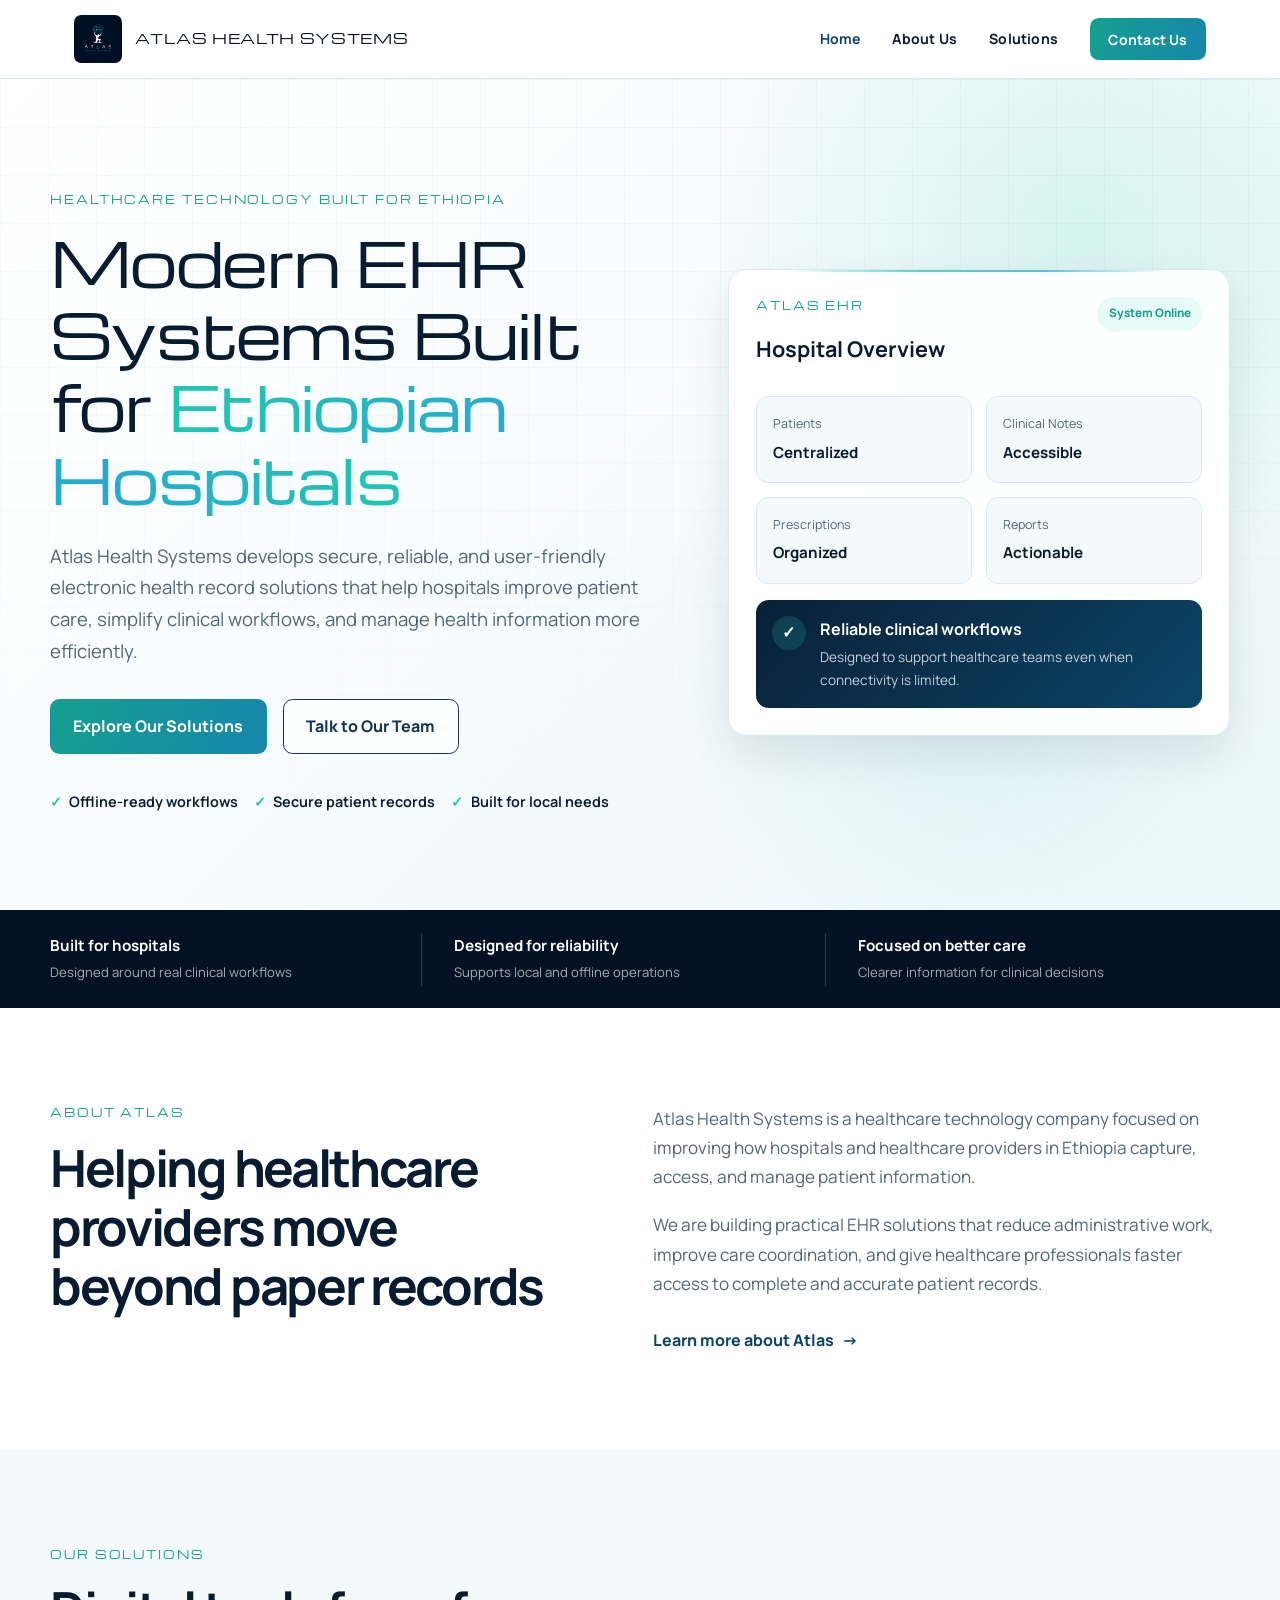
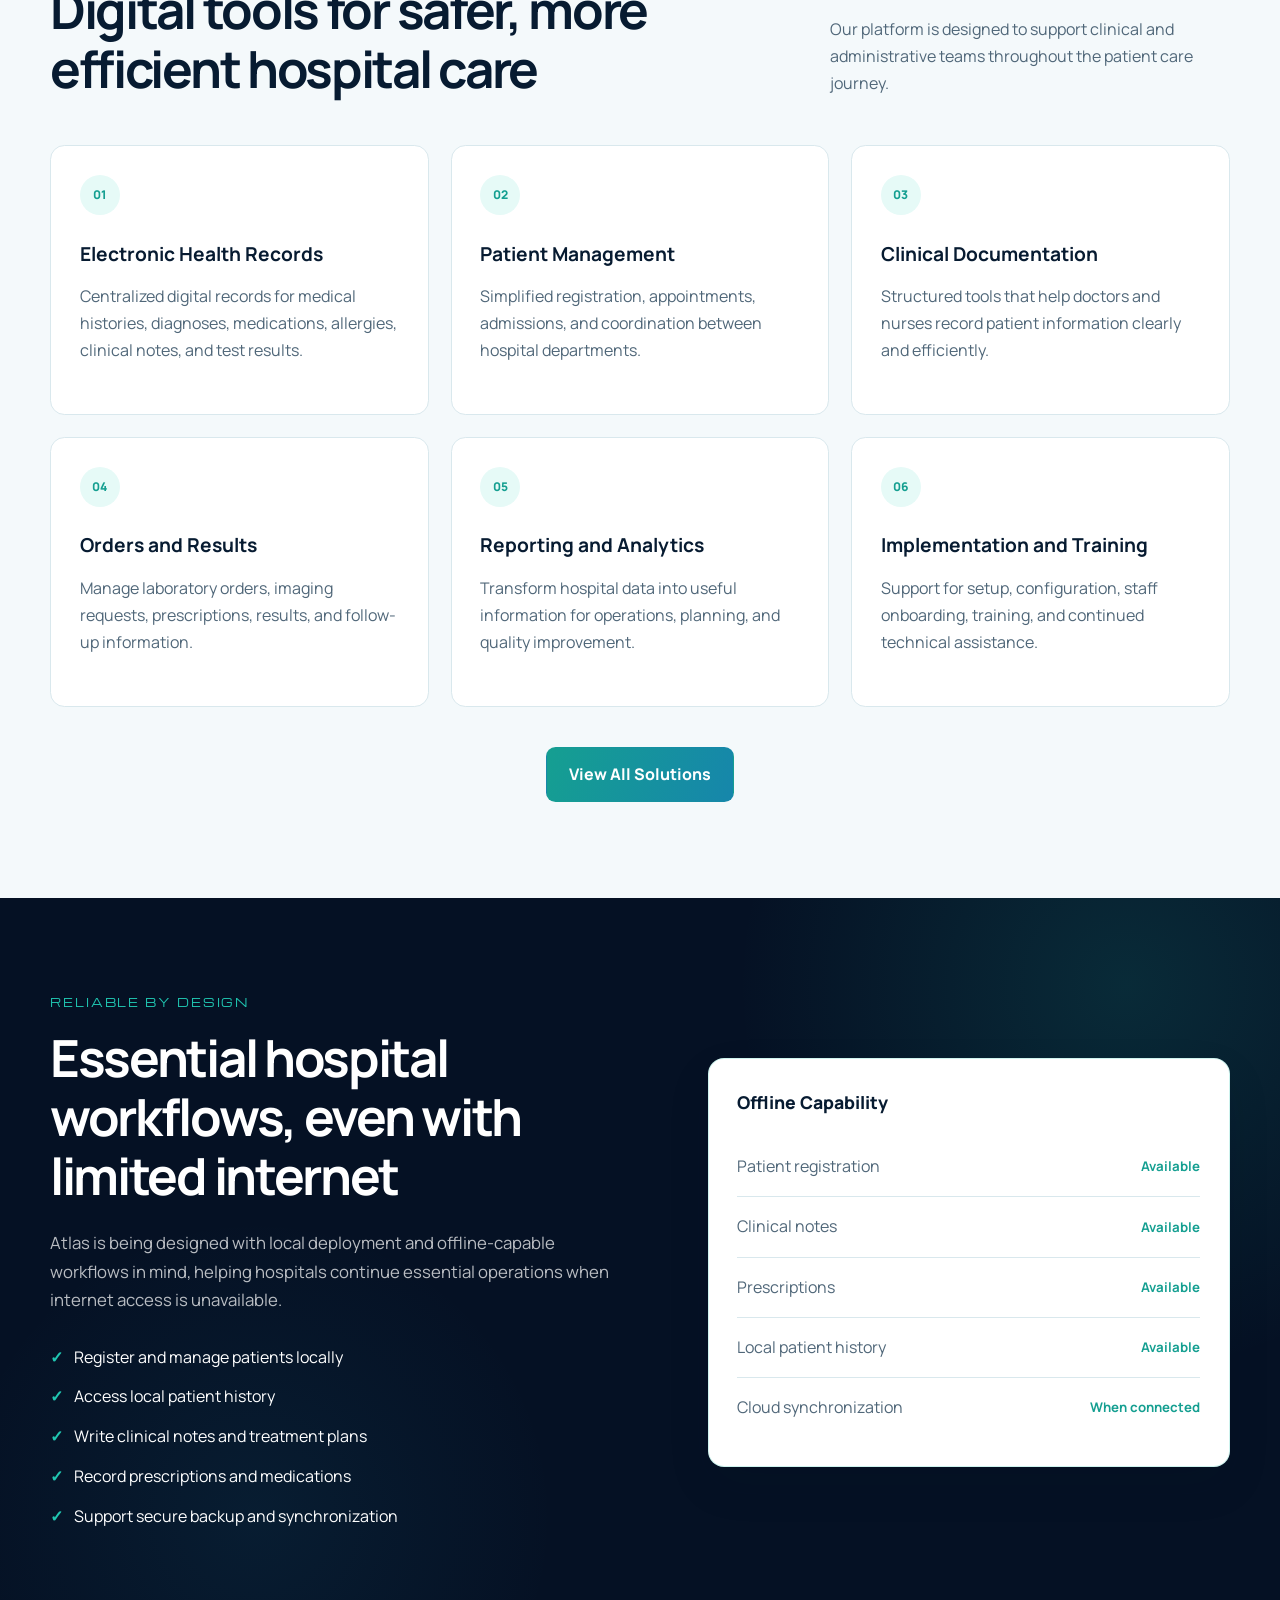
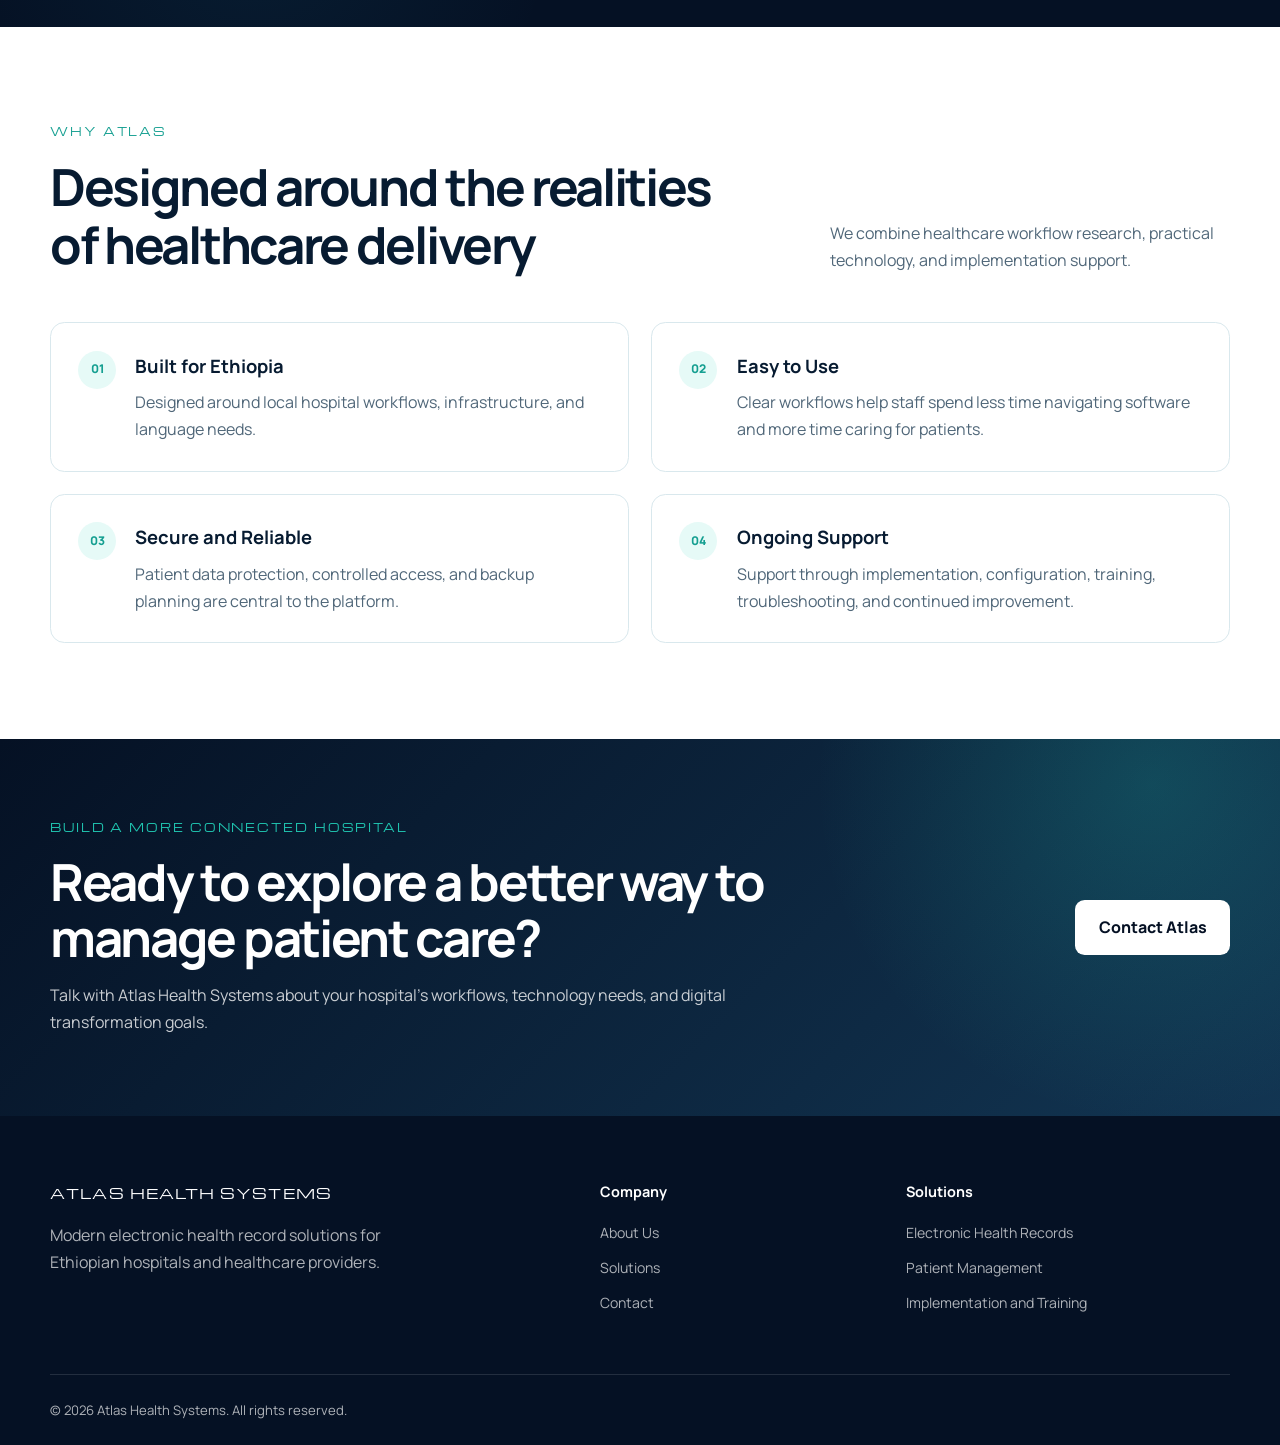
==== commit 4644eec5: "Fix logo image source path in index.html Updated logo image source path in index.html." ====
--- a/index.html
+++ b/index.html
@@ -32,7 +32,7 @@
     <nav class="navbar">
       <a href="index.html" class="logo">
         <img
-          src="images/atlas-health-systems-logo.jpg"
+          src="atlas-health-systems-logo.jpg"
           alt="Atlas Health Systems logo"
         >
 
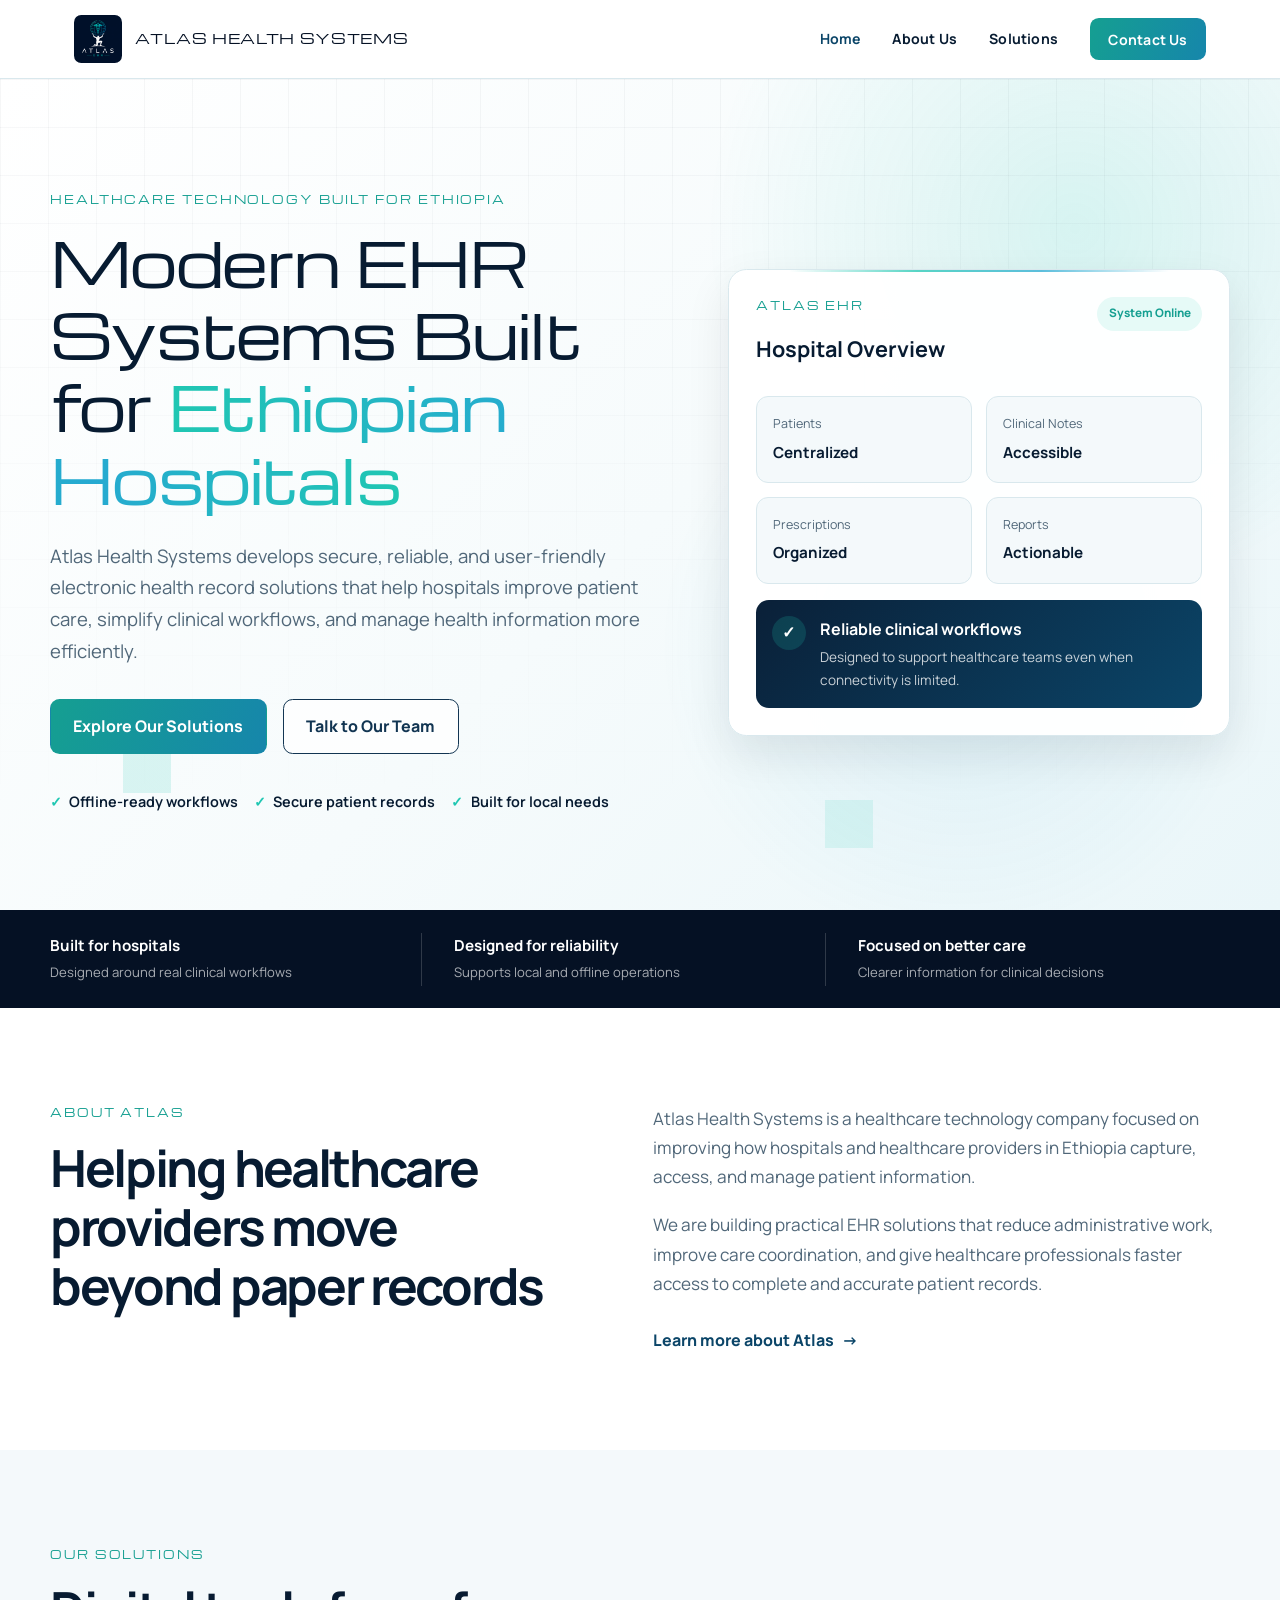
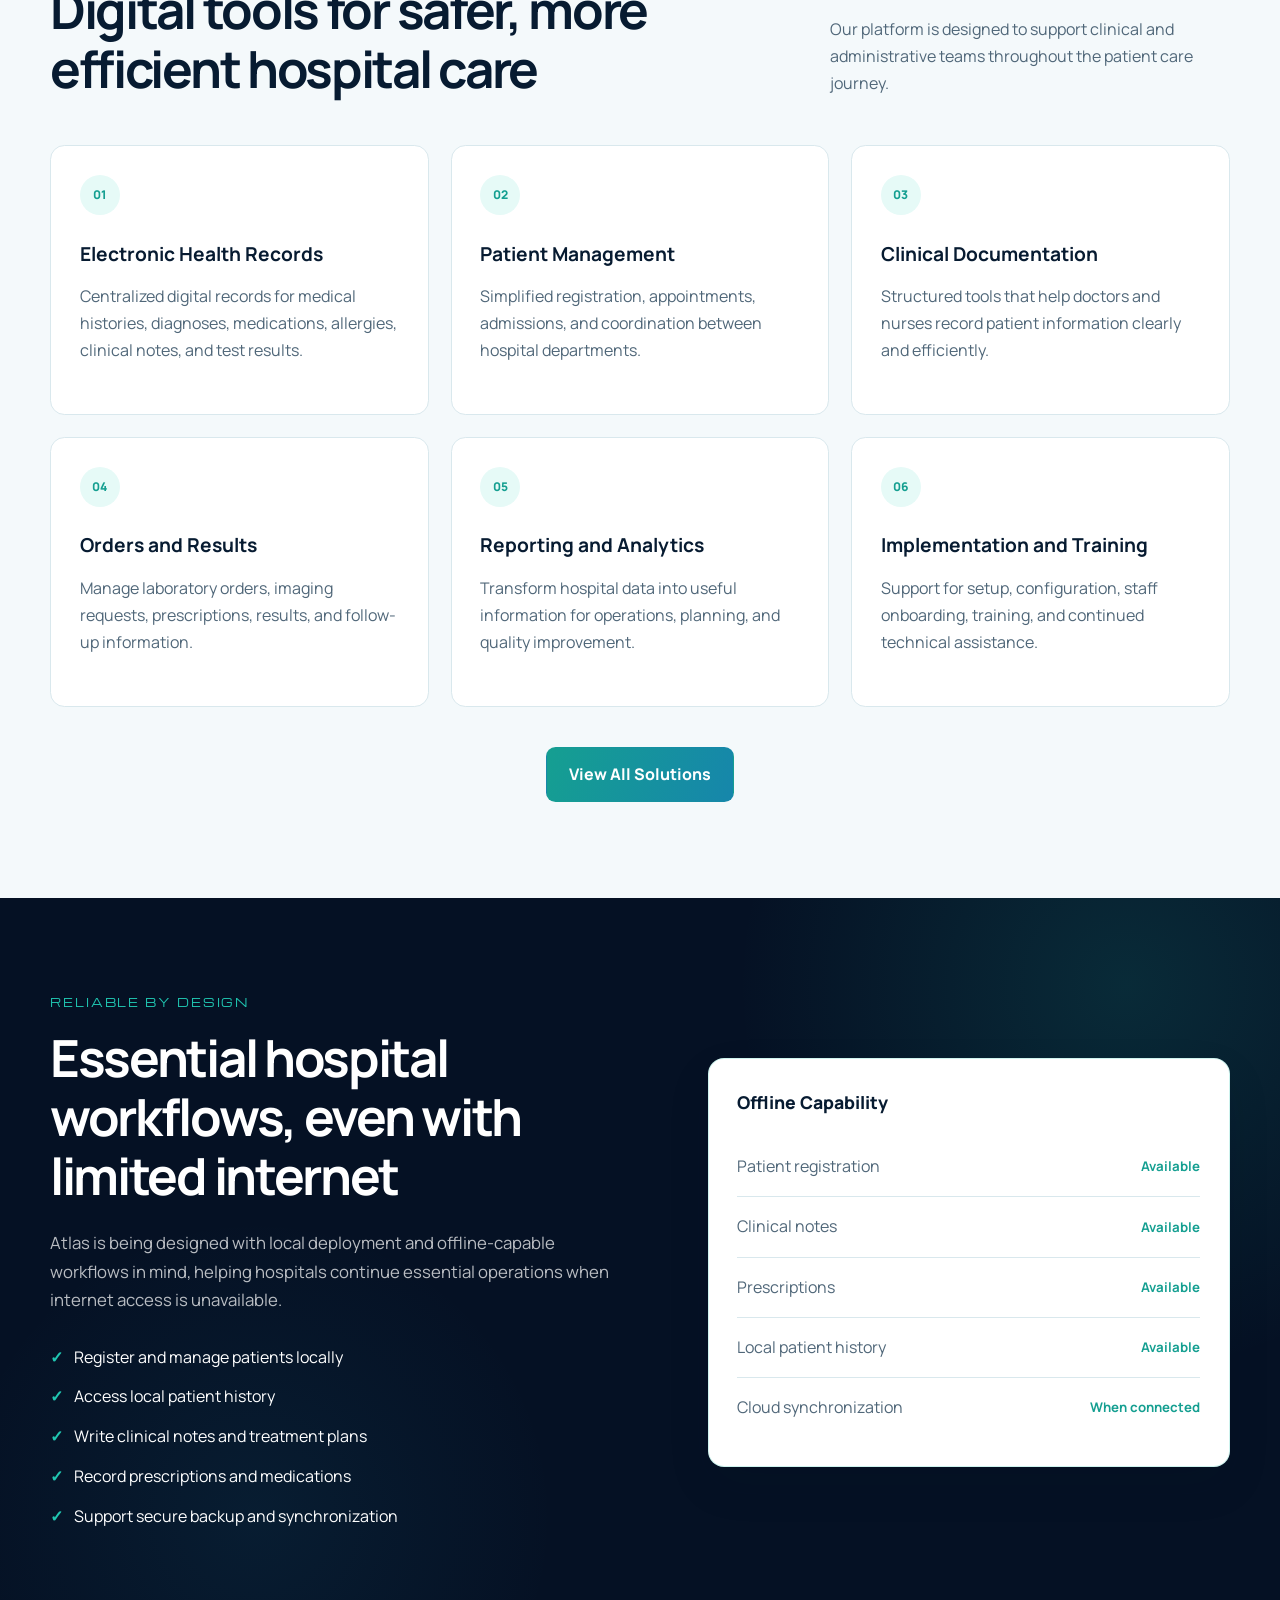
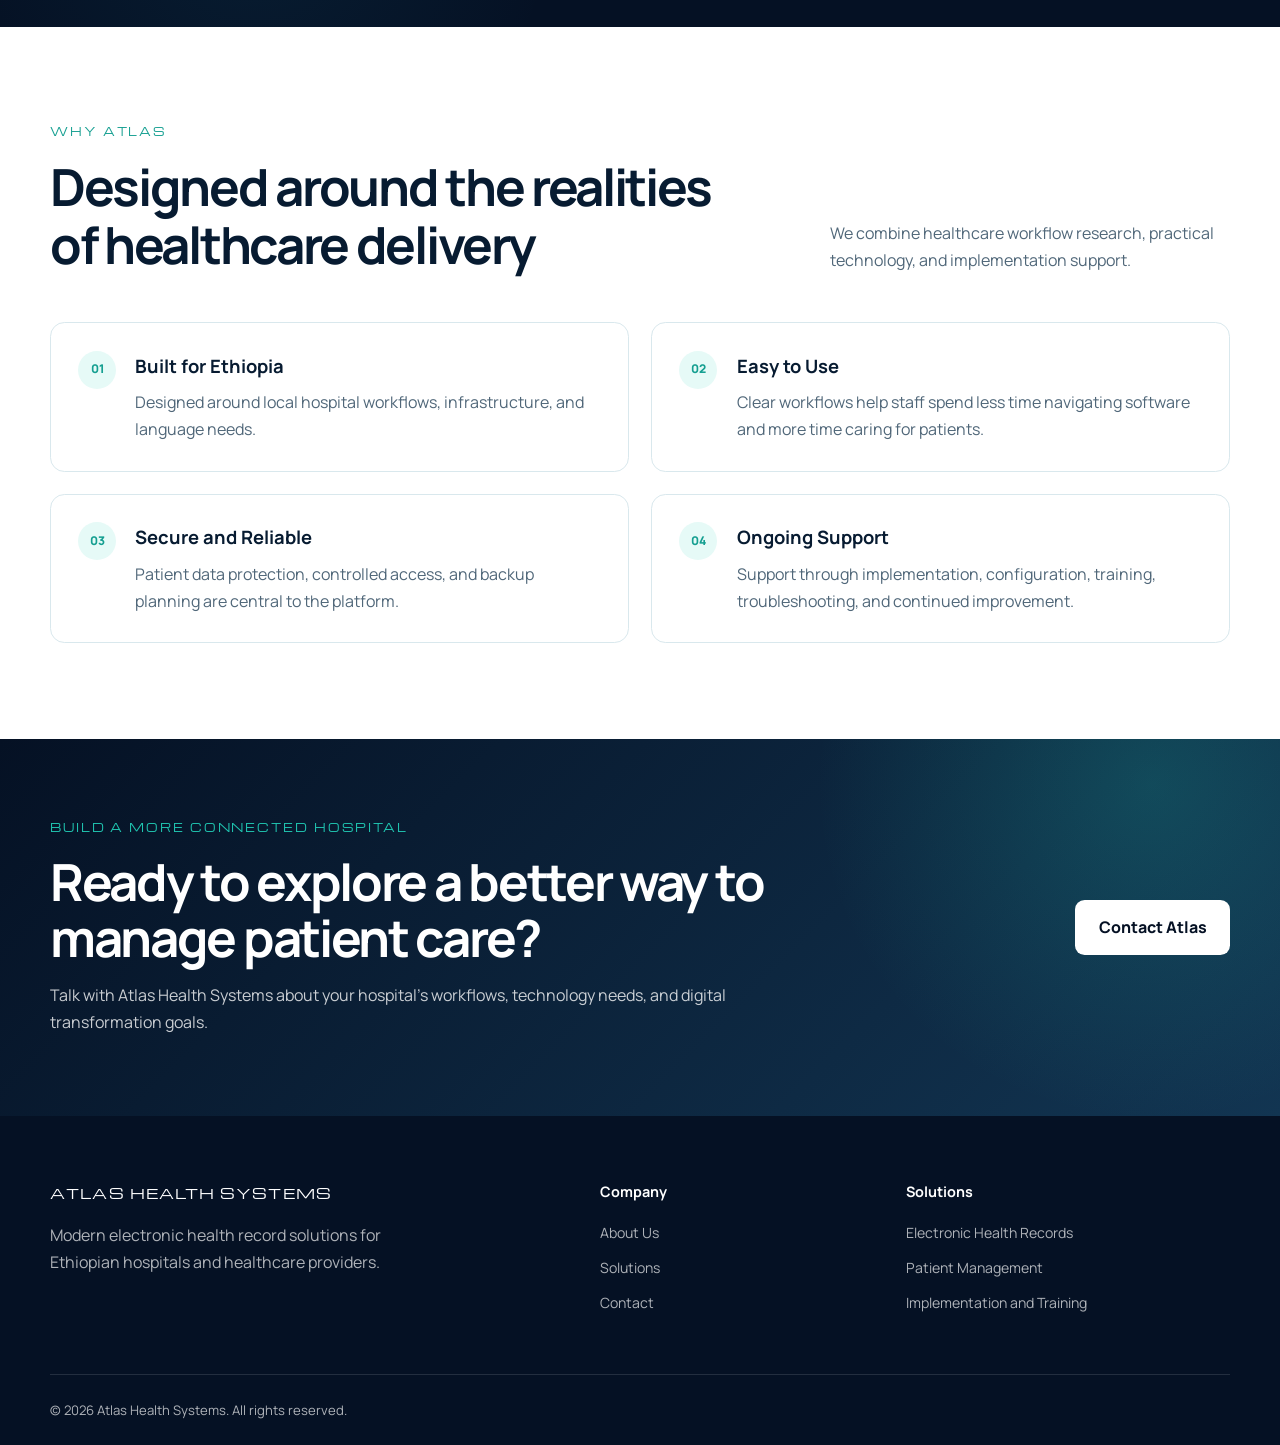
==== commit b83e6cc4: "Add hero grid lights section to index.html Added a hero grid lights section to the main content." ====
--- a/index.html
+++ b/index.html
@@ -23,8 +23,8 @@
     rel="stylesheet"
   >
 
-  <link rel="stylesheet" href="style.css">
-  <script src="main.js" defer></script>
+  <link rel="stylesheet" href="./style.css">
+  <script src="./main.js" defer></script>
 </head>
 
 <body>
@@ -32,7 +32,7 @@
     <nav class="navbar">
       <a href="index.html" class="logo">
         <img
-          src="atlas-health-systems-logo.jpg"
+          src="./atlas-health-systems-logo.jpg"
           alt="Atlas Health Systems logo"
         >
 
@@ -73,6 +73,18 @@
 
   <main>
     <section class="hero">
+
+      <div class="hero-grid-lights" aria-hidden="true">
+        <span></span>
+        <span></span>
+        <span></span>
+        <span></span>
+        <span></span>
+        <span></span>
+        <span></span>
+        <span></span>
+      </div>
+      
       <div class="hero-container">
         <div class="hero-content">
           <p class="eyebrow">
--- a/style.css
+++ b/style.css
@@ -1525,4 +1525,98 @@
       scroll-behavior: auto !important;
       transition-duration: 0.01ms !important;
     }
-  }+  }
+
+/* =========================================================
+   ANIMATED GRID CELLS
+   ========================================================= */
+
+.hero {
+  overflow: hidden;
+  position: relative;
+}
+
+.hero::before {
+  background-image:
+    linear-gradient(
+      rgba(5, 17, 36, 0.035) 1px,
+      transparent 1px
+    ),
+    linear-gradient(
+      90deg,
+      rgba(5, 17, 36, 0.035) 1px,
+      transparent 1px
+    );
+  background-size: 48px 48px;
+  content: "";
+  inset: 0;
+  pointer-events: none;
+  position: absolute;
+  z-index: -2;
+}
+
+.hero::after {
+  animation:
+    atlas-cell-rise 16s linear infinite,
+    atlas-cell-pulse 5s ease-in-out infinite;
+  background-image:
+    linear-gradient(
+      rgba(32, 199, 178, 0.2),
+      rgba(32, 199, 178, 0.2)
+    ),
+    linear-gradient(
+      rgba(38, 169, 209, 0.18),
+      rgba(38, 169, 209, 0.18)
+    ),
+    linear-gradient(
+      rgba(32, 199, 178, 0.16),
+      rgba(32, 199, 178, 0.16)
+    ),
+    linear-gradient(
+      rgba(38, 169, 209, 0.14),
+      rgba(38, 169, 209, 0.14)
+    );
+  background-position:
+    10% 85%,
+    38% 110%,
+    67% 92%,
+    88% 118%;
+  background-repeat: no-repeat;
+  background-size:
+    48px 48px,
+    48px 48px,
+    48px 48px,
+    48px 48px;
+  box-shadow:
+    0 0 22px rgba(32, 199, 178, 0.2),
+    0 0 34px rgba(38, 169, 209, 0.15);
+  content: "";
+  filter: blur(0.4px);
+  inset: 0;
+  opacity: 0.75;
+  pointer-events: none;
+  position: absolute;
+  z-index: -1;
+}
+
+@keyframes atlas-cell-rise {
+  from {
+    transform: translateY(140px);
+  }
+
+  to {
+    transform: translateY(-180px);
+  }
+}
+
+@keyframes atlas-cell-pulse {
+  0%,
+  100% {
+    opacity: 0.28;
+  }
+
+  50% {
+    opacity: 0.78;
+  }
+}
+
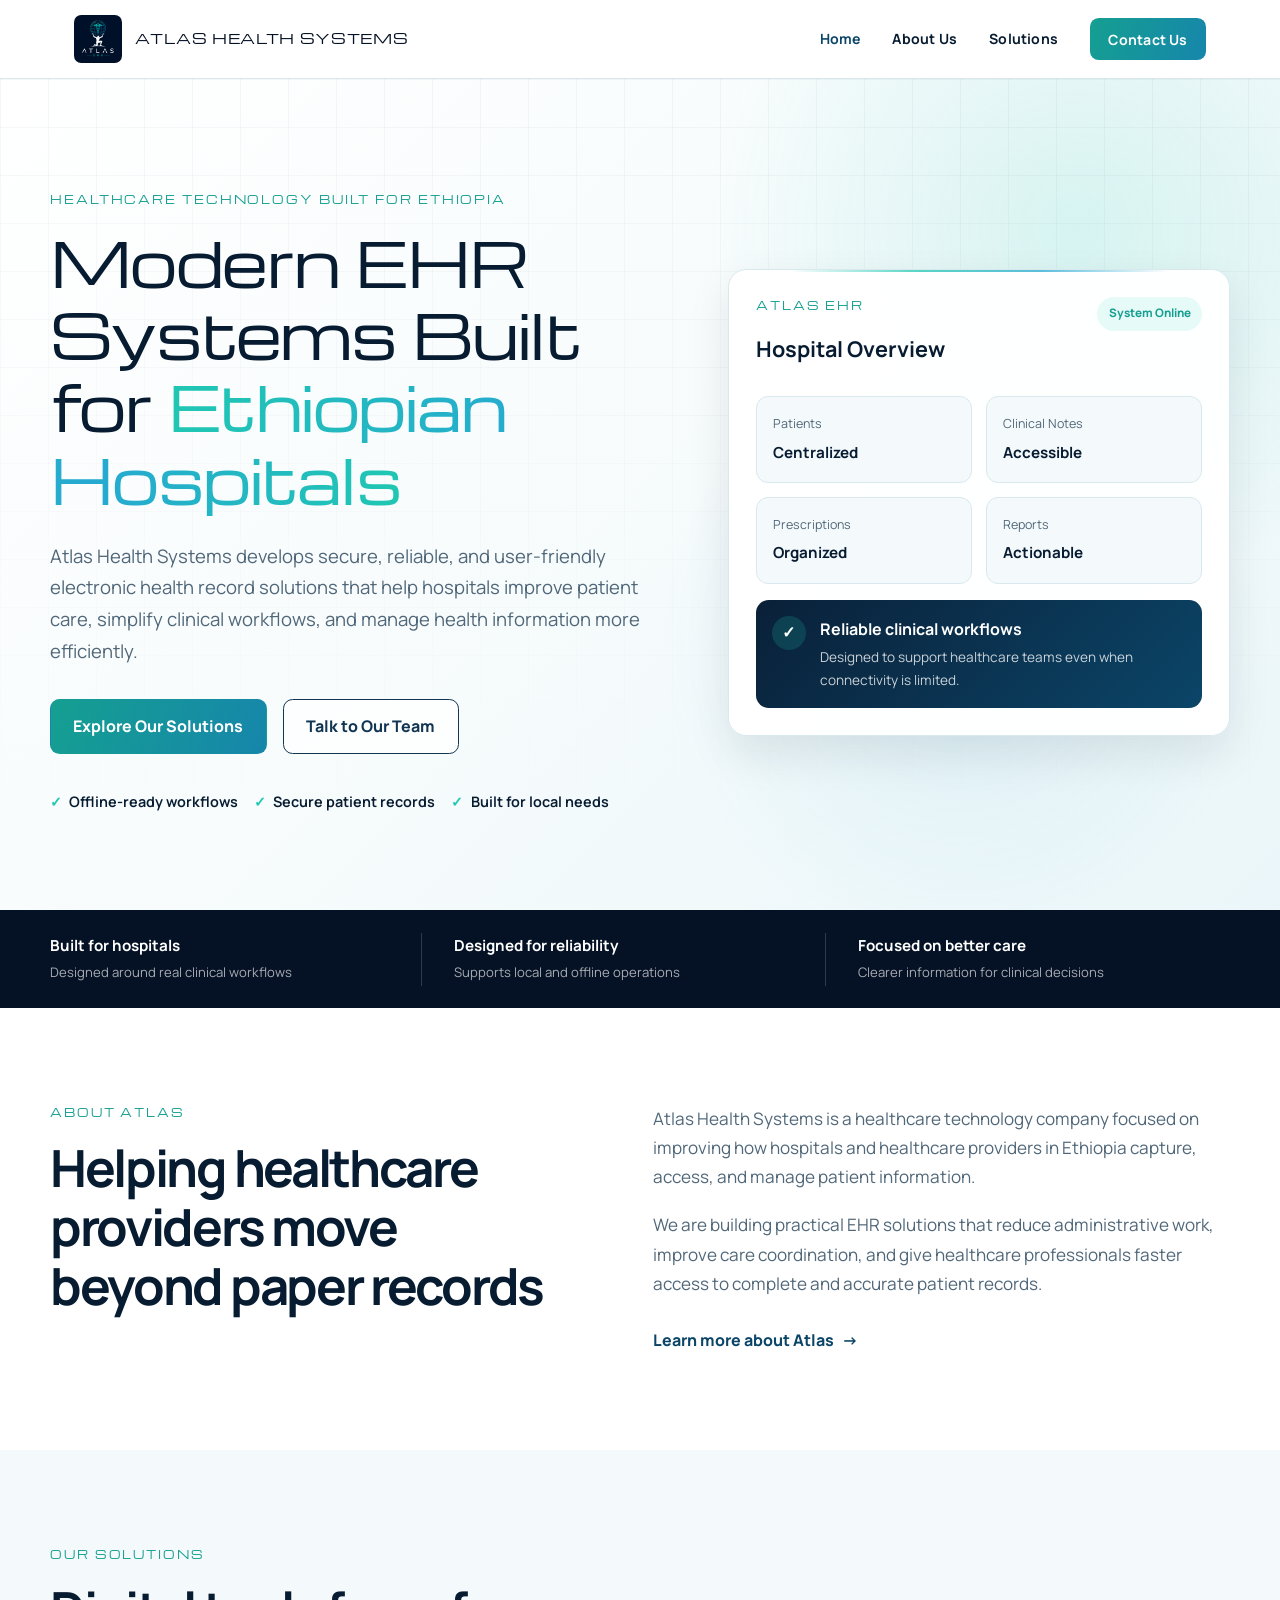
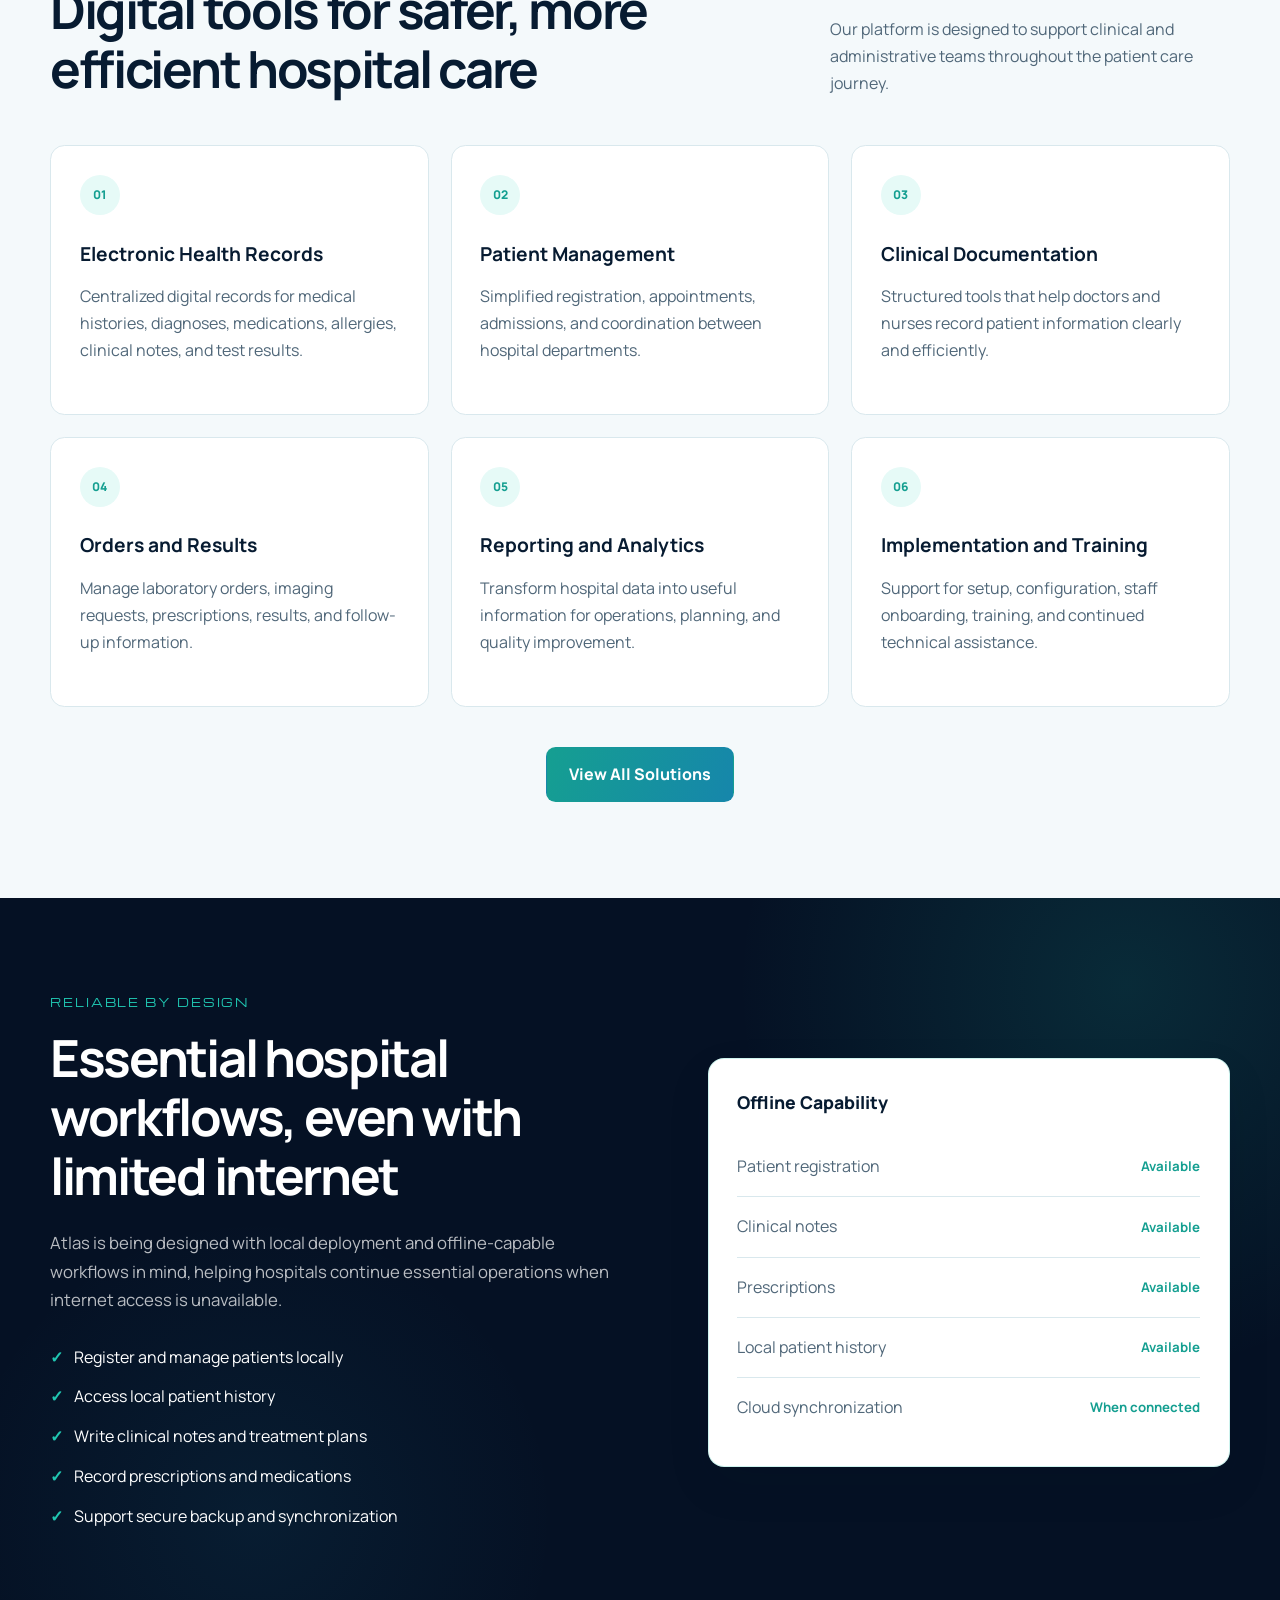
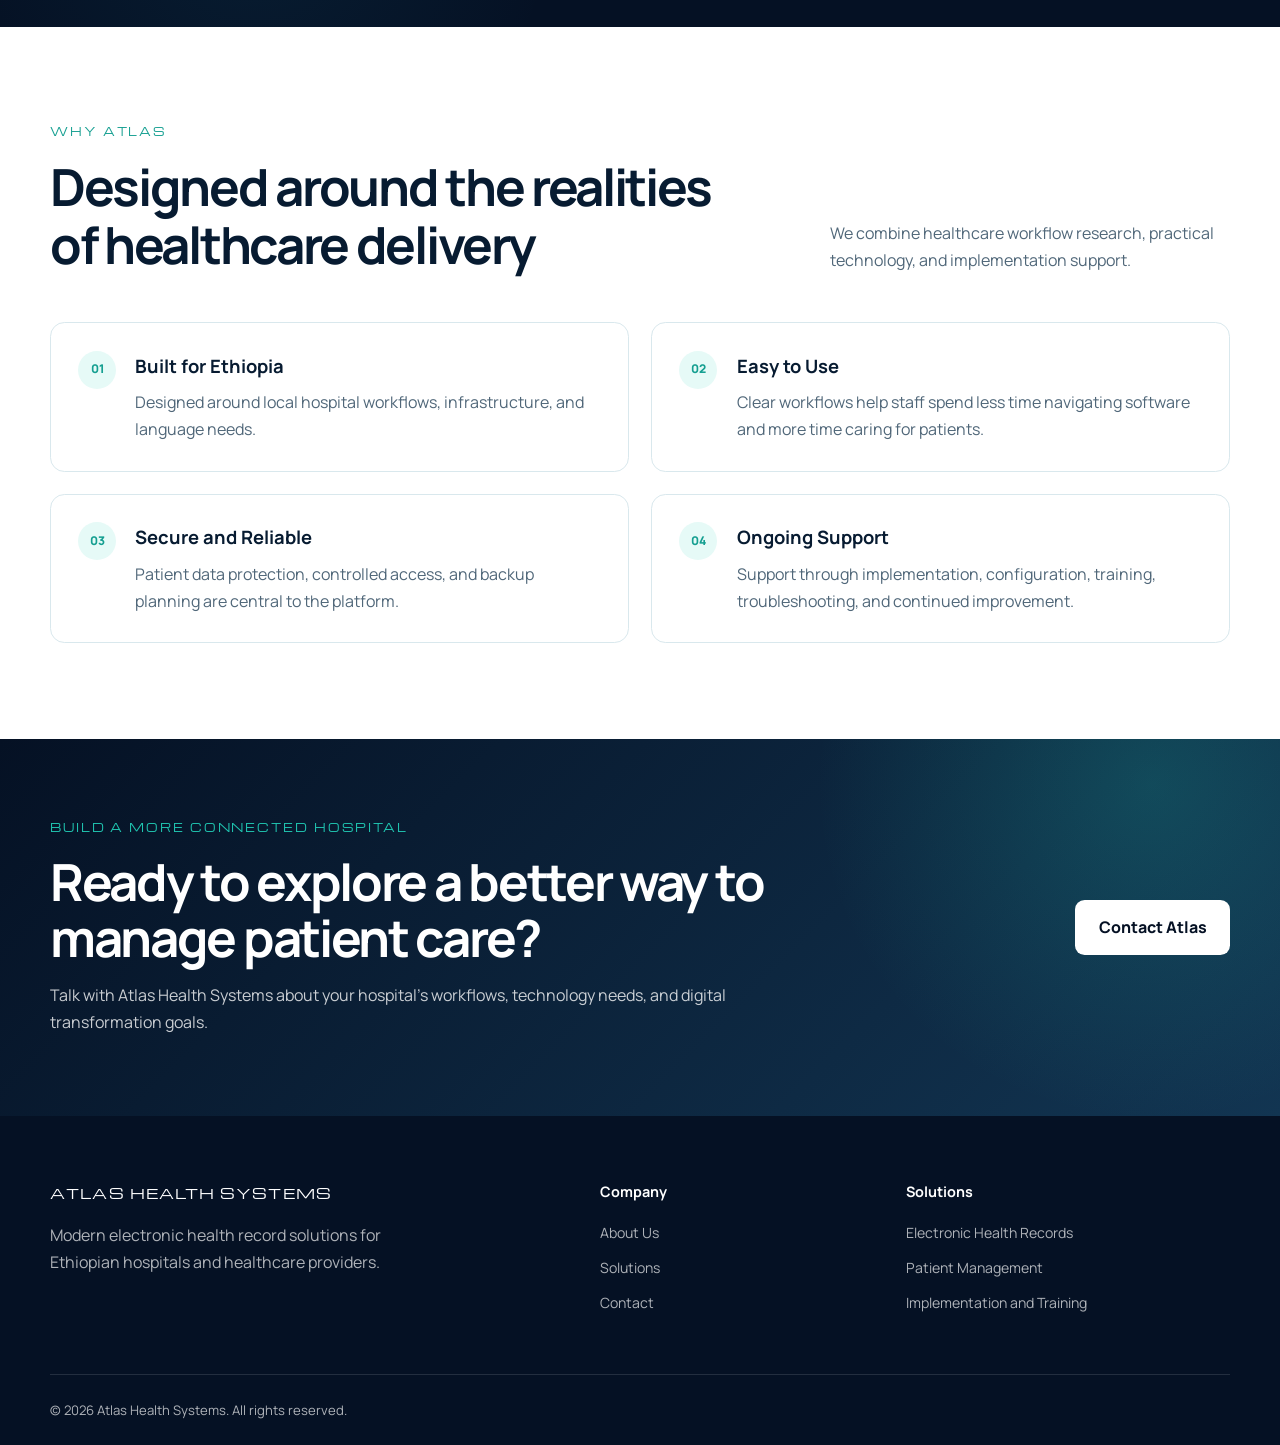
==== commit e88edcb8: "Remove unused hero-grid-lights div Removed unused hero-grid-lights div from the hero section." ====
--- a/index.html
+++ b/index.html
@@ -73,17 +73,6 @@
 
   <main>
     <section class="hero">
-
-      <div class="hero-grid-lights" aria-hidden="true">
-        <span></span>
-        <span></span>
-        <span></span>
-        <span></span>
-        <span></span>
-        <span></span>
-        <span></span>
-        <span></span>
-      </div>
       
       <div class="hero-container">
         <div class="hero-content">
--- a/style.css
+++ b/style.css
@@ -1526,97 +1526,3 @@
       transition-duration: 0.01ms !important;
     }
   }
-
-/* =========================================================
-   ANIMATED GRID CELLS
-   ========================================================= */
-
-.hero {
-  overflow: hidden;
-  position: relative;
-}
-
-.hero::before {
-  background-image:
-    linear-gradient(
-      rgba(5, 17, 36, 0.035) 1px,
-      transparent 1px
-    ),
-    linear-gradient(
-      90deg,
-      rgba(5, 17, 36, 0.035) 1px,
-      transparent 1px
-    );
-  background-size: 48px 48px;
-  content: "";
-  inset: 0;
-  pointer-events: none;
-  position: absolute;
-  z-index: -2;
-}
-
-.hero::after {
-  animation:
-    atlas-cell-rise 16s linear infinite,
-    atlas-cell-pulse 5s ease-in-out infinite;
-  background-image:
-    linear-gradient(
-      rgba(32, 199, 178, 0.2),
-      rgba(32, 199, 178, 0.2)
-    ),
-    linear-gradient(
-      rgba(38, 169, 209, 0.18),
-      rgba(38, 169, 209, 0.18)
-    ),
-    linear-gradient(
-      rgba(32, 199, 178, 0.16),
-      rgba(32, 199, 178, 0.16)
-    ),
-    linear-gradient(
-      rgba(38, 169, 209, 0.14),
-      rgba(38, 169, 209, 0.14)
-    );
-  background-position:
-    10% 85%,
-    38% 110%,
-    67% 92%,
-    88% 118%;
-  background-repeat: no-repeat;
-  background-size:
-    48px 48px,
-    48px 48px,
-    48px 48px,
-    48px 48px;
-  box-shadow:
-    0 0 22px rgba(32, 199, 178, 0.2),
-    0 0 34px rgba(38, 169, 209, 0.15);
-  content: "";
-  filter: blur(0.4px);
-  inset: 0;
-  opacity: 0.75;
-  pointer-events: none;
-  position: absolute;
-  z-index: -1;
-}
-
-@keyframes atlas-cell-rise {
-  from {
-    transform: translateY(140px);
-  }
-
-  to {
-    transform: translateY(-180px);
-  }
-}
-
-@keyframes atlas-cell-pulse {
-  0%,
-  100% {
-    opacity: 0.28;
-  }
-
-  50% {
-    opacity: 0.78;
-  }
-}
-
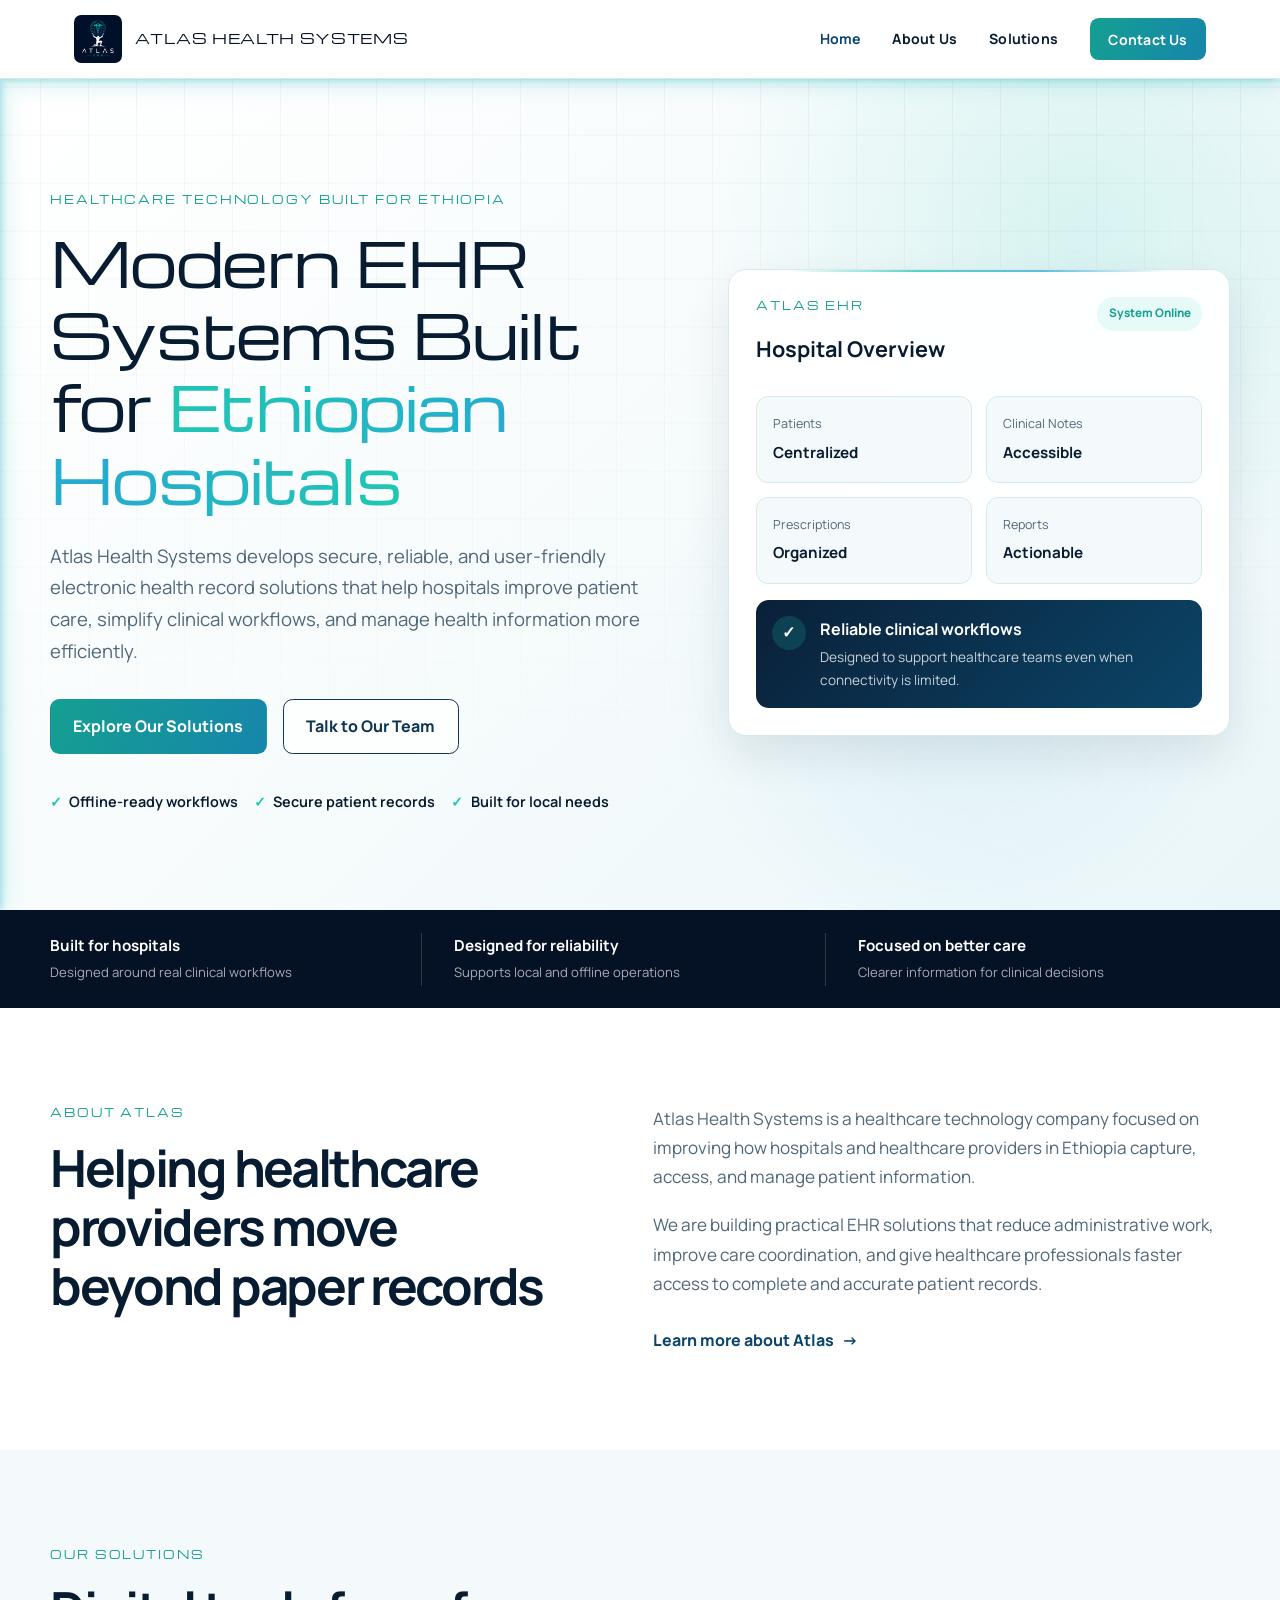
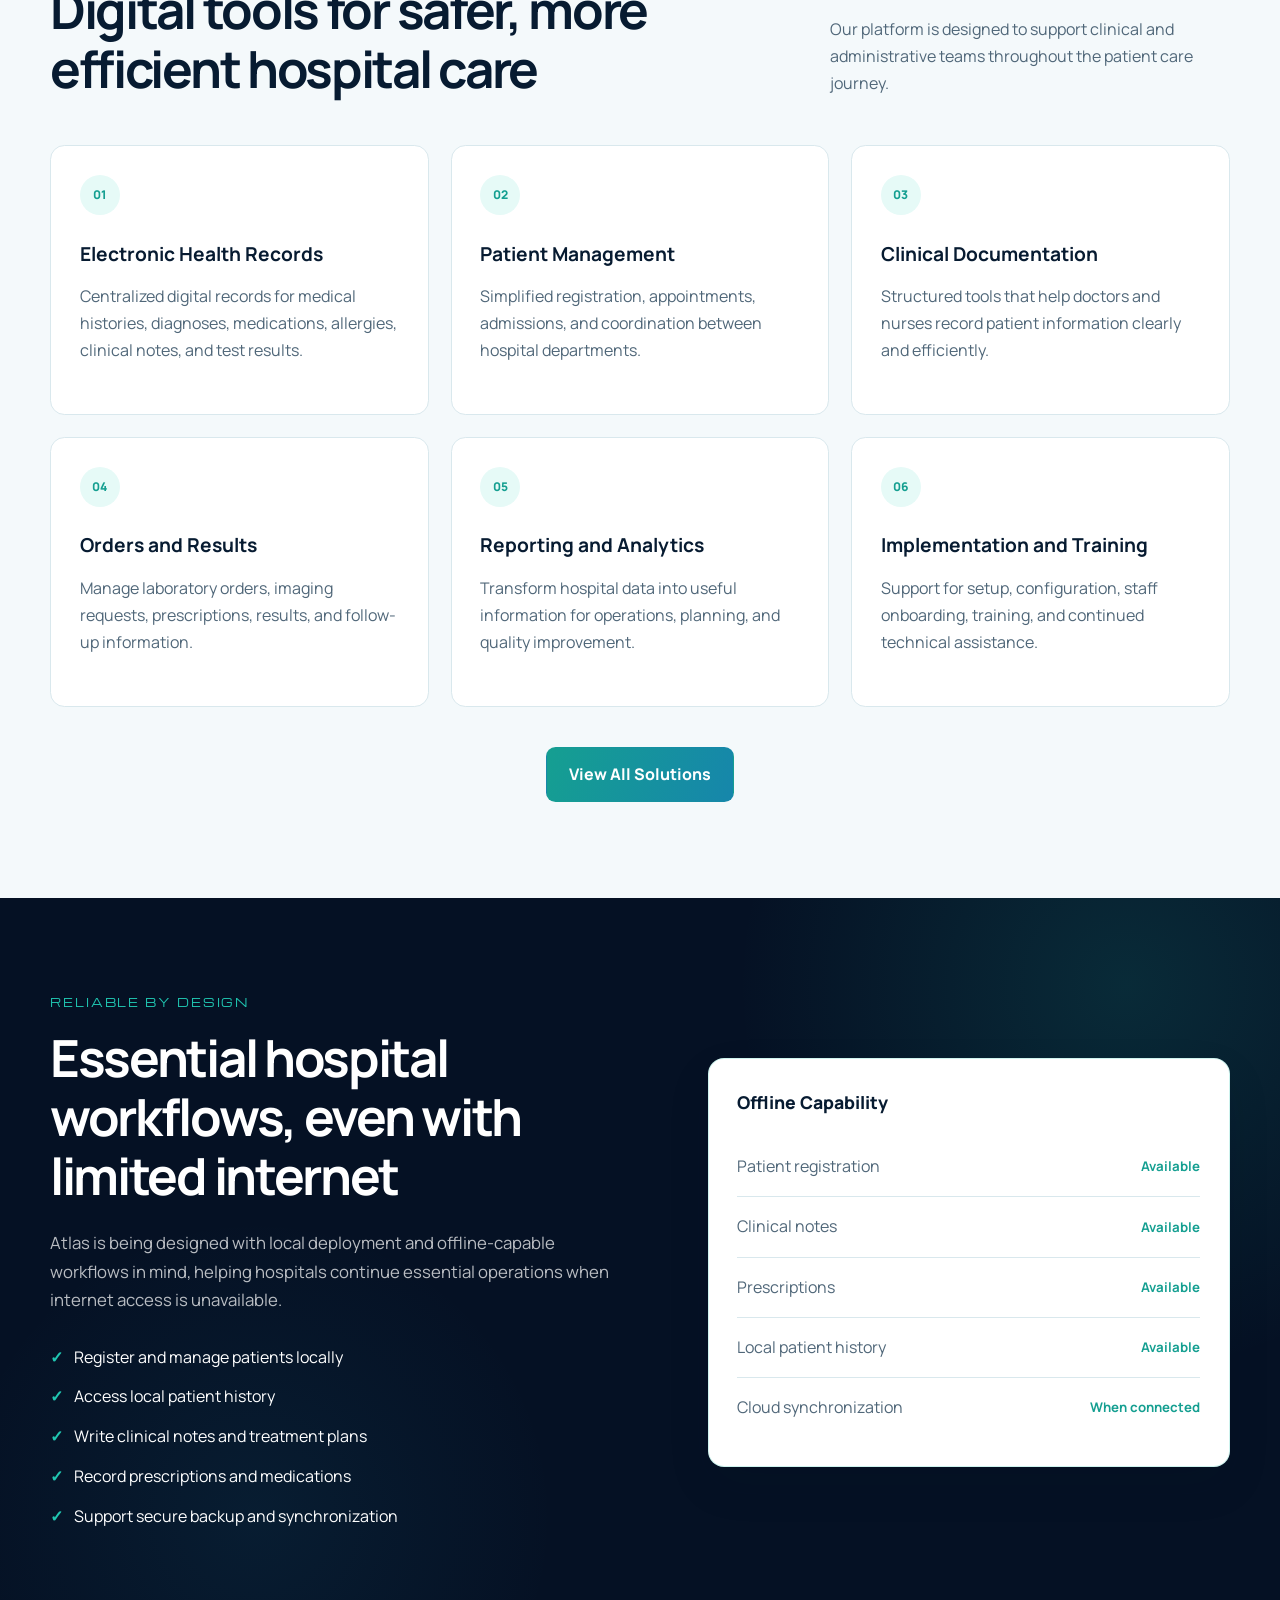
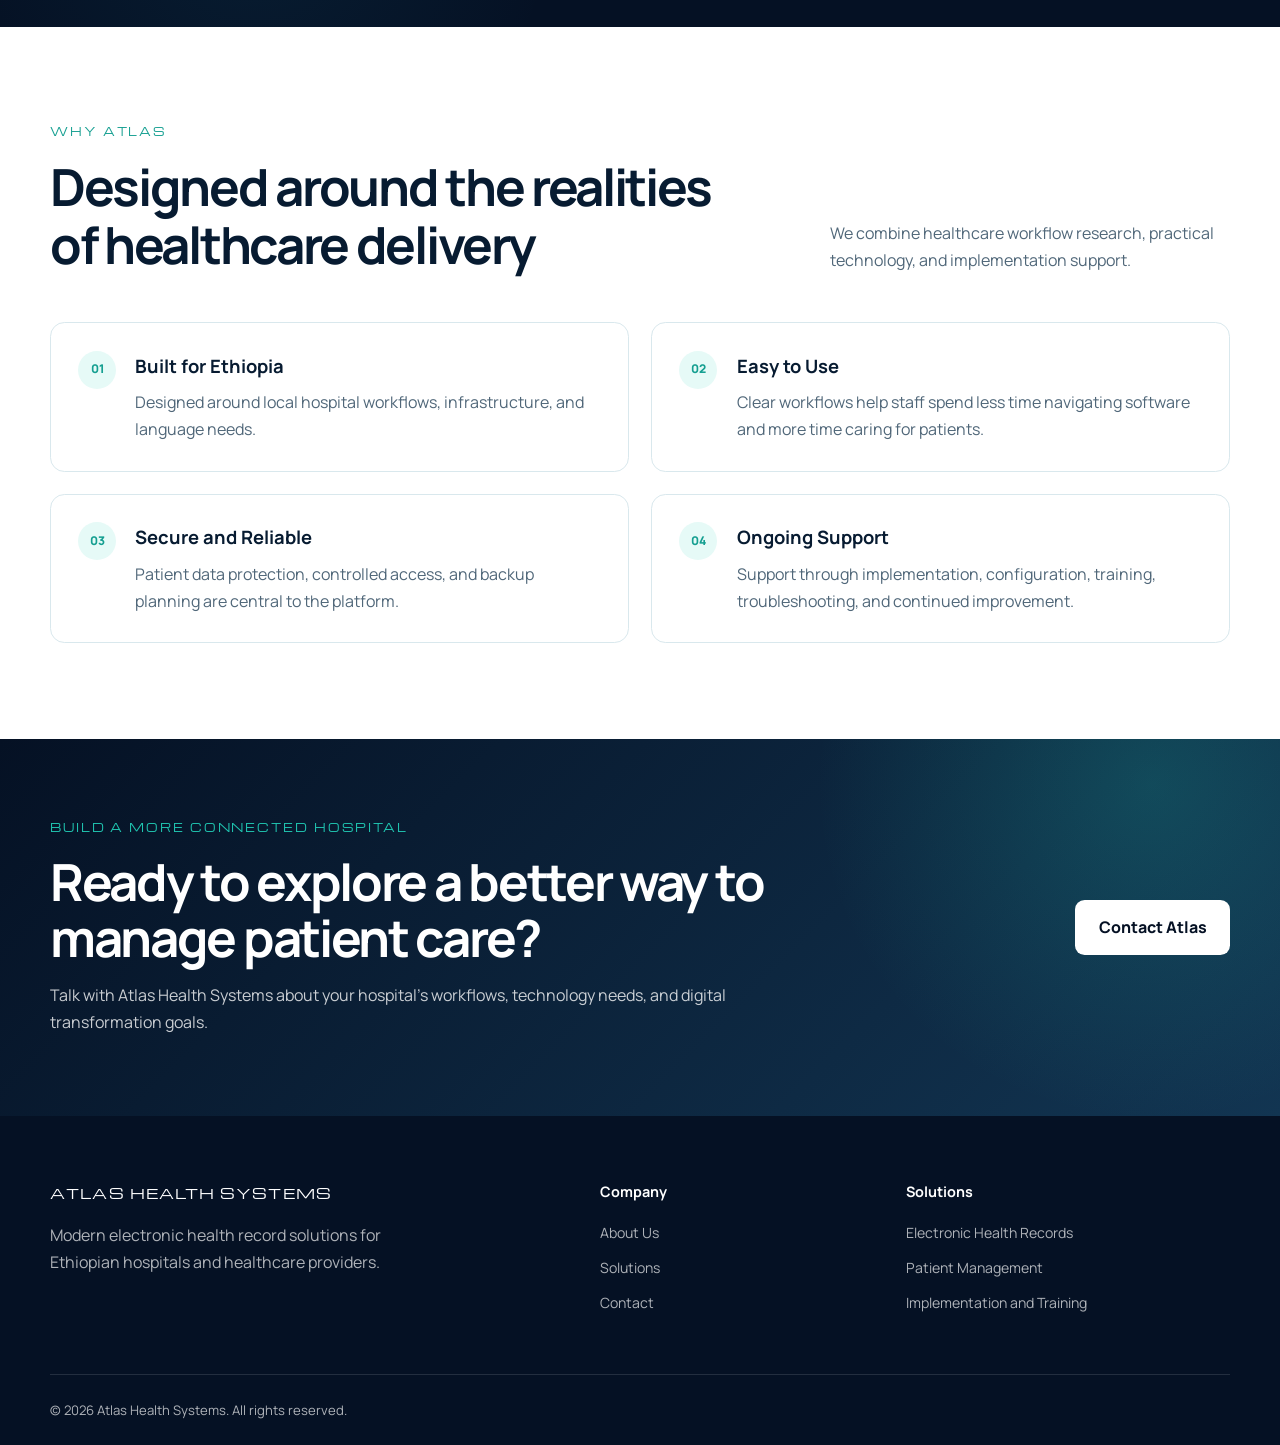
==== commit cc652538: "Add grid scanner div to hero section" ====
--- a/index.html
+++ b/index.html
@@ -73,6 +73,7 @@
 
   <main>
     <section class="hero">
+      <div class="grid-scanner" aria-hidden="true"></div>
       
       <div class="hero-container">
         <div class="hero-content">
--- a/style.css
+++ b/style.css
@@ -1526,3 +1526,201 @@
       transition-duration: 0.01ms !important;
     }
   }
+
+/* =========================================================
+   ANIMATED GLOWING GRID LINES
+   ========================================================= */
+
+.hero {
+  isolation: isolate;
+  overflow: hidden;
+  position: relative;
+}
+
+.hero::before {
+  background-image:
+    linear-gradient(
+      rgba(5, 17, 36, 0.045) 1px,
+      transparent 1px
+    ),
+    linear-gradient(
+      90deg,
+      rgba(5, 17, 36, 0.045) 1px,
+      transparent 1px
+    );
+  background-position: center;
+  background-size: 48px 48px;
+  content: "";
+  inset: 0;
+  pointer-events: none;
+  position: absolute;
+  z-index: -2;
+}
+
+.hero::after {
+  animation:
+    atlas-grid-scan-horizontal 8s linear infinite,
+    atlas-grid-scan-vertical 11s linear infinite;
+
+  background-image:
+    linear-gradient(
+      to bottom,
+      transparent 0,
+      transparent calc(50% - 2px),
+      rgba(32, 199, 178, 0.12) calc(50% - 2px),
+      rgba(32, 199, 178, 0.85) 50%,
+      rgba(38, 169, 209, 0.12) calc(50% + 2px),
+      transparent calc(50% + 2px),
+      transparent 100%
+    ),
+
+    linear-gradient(
+      to right,
+      transparent 0,
+      transparent calc(50% - 2px),
+      rgba(38, 169, 209, 0.12) calc(50% - 2px),
+      rgba(38, 169, 209, 0.8) 50%,
+      rgba(32, 199, 178, 0.12) calc(50% + 2px),
+      transparent calc(50% + 2px),
+      transparent 100%
+    );
+
+  background-position:
+    0 -100%,
+    -100% 0;
+
+  background-repeat: no-repeat;
+
+  background-size:
+    100% 180px,
+    180px 100%;
+
+  content: "";
+  filter:
+    drop-shadow(0 0 5px rgba(32, 199, 178, 0.7))
+    drop-shadow(0 0 14px rgba(38, 169, 209, 0.38));
+
+  inset: 0;
+  opacity: 0.68;
+  pointer-events: none;
+  position: absolute;
+  z-index: -1;
+}
+
+@keyframes atlas-grid-scan-horizontal {
+  0% {
+    background-position:
+      0 -180px,
+      -180px 0;
+  }
+
+  100% {
+    background-position:
+      0 calc(100% + 180px),
+      -180px 0;
+  }
+}
+
+@keyframes atlas-grid-scan-vertical {
+  0% {
+    background-position:
+      0 -180px,
+      -180px 0;
+  }
+
+  100% {
+    background-position:
+      0 -180px,
+      calc(100% + 180px) 0;
+  }
+}
+
+.hero-container {
+  position: relative;
+  z-index: 1;
+}
+
+@media (prefers-reduced-motion: reduce) {
+  .hero::after {
+    animation: none;
+    opacity: 0;
+  }
+}
+
+.grid-scanner {
+  inset: 0;
+  overflow: hidden;
+  pointer-events: none;
+  position: absolute;
+  z-index: -1;
+}
+
+.grid-scanner::before {
+  animation: atlas-horizontal-scan 8s linear infinite;
+  background: linear-gradient(
+    to bottom,
+    transparent,
+    rgba(32, 199, 178, 0.12),
+    rgba(32, 199, 178, 0.9),
+    rgba(38, 169, 209, 0.12),
+    transparent
+  );
+  box-shadow:
+    0 0 8px rgba(32, 199, 178, 0.55),
+    0 0 25px rgba(38, 169, 209, 0.28);
+  content: "";
+  height: 96px;
+  left: 0;
+  position: absolute;
+  right: 0;
+  top: -96px;
+}
+
+.grid-scanner::after {
+  animation: atlas-vertical-scan 11s linear infinite;
+  background: linear-gradient(
+    to right,
+    transparent,
+    rgba(38, 169, 209, 0.12),
+    rgba(38, 169, 209, 0.86),
+    rgba(32, 199, 178, 0.12),
+    transparent
+  );
+  box-shadow:
+    0 0 8px rgba(38, 169, 209, 0.5),
+    0 0 25px rgba(32, 199, 178, 0.25);
+  bottom: 0;
+  content: "";
+  left: -96px;
+  position: absolute;
+  top: 0;
+  width: 96px;
+}
+
+@keyframes atlas-horizontal-scan {
+  from {
+    transform: translateY(0);
+  }
+
+  to {
+    transform: translateY(calc(100vh + 192px));
+  }
+}
+
+@keyframes atlas-vertical-scan {
+  from {
+    transform: translateX(0);
+  }
+
+  to {
+    transform: translateX(calc(100vw + 192px));
+  }
+}
+
+@media (prefers-reduced-motion: reduce) {
+  .grid-scanner::before,
+  .grid-scanner::after {
+    animation: none;
+    display: none;
+  }
+}
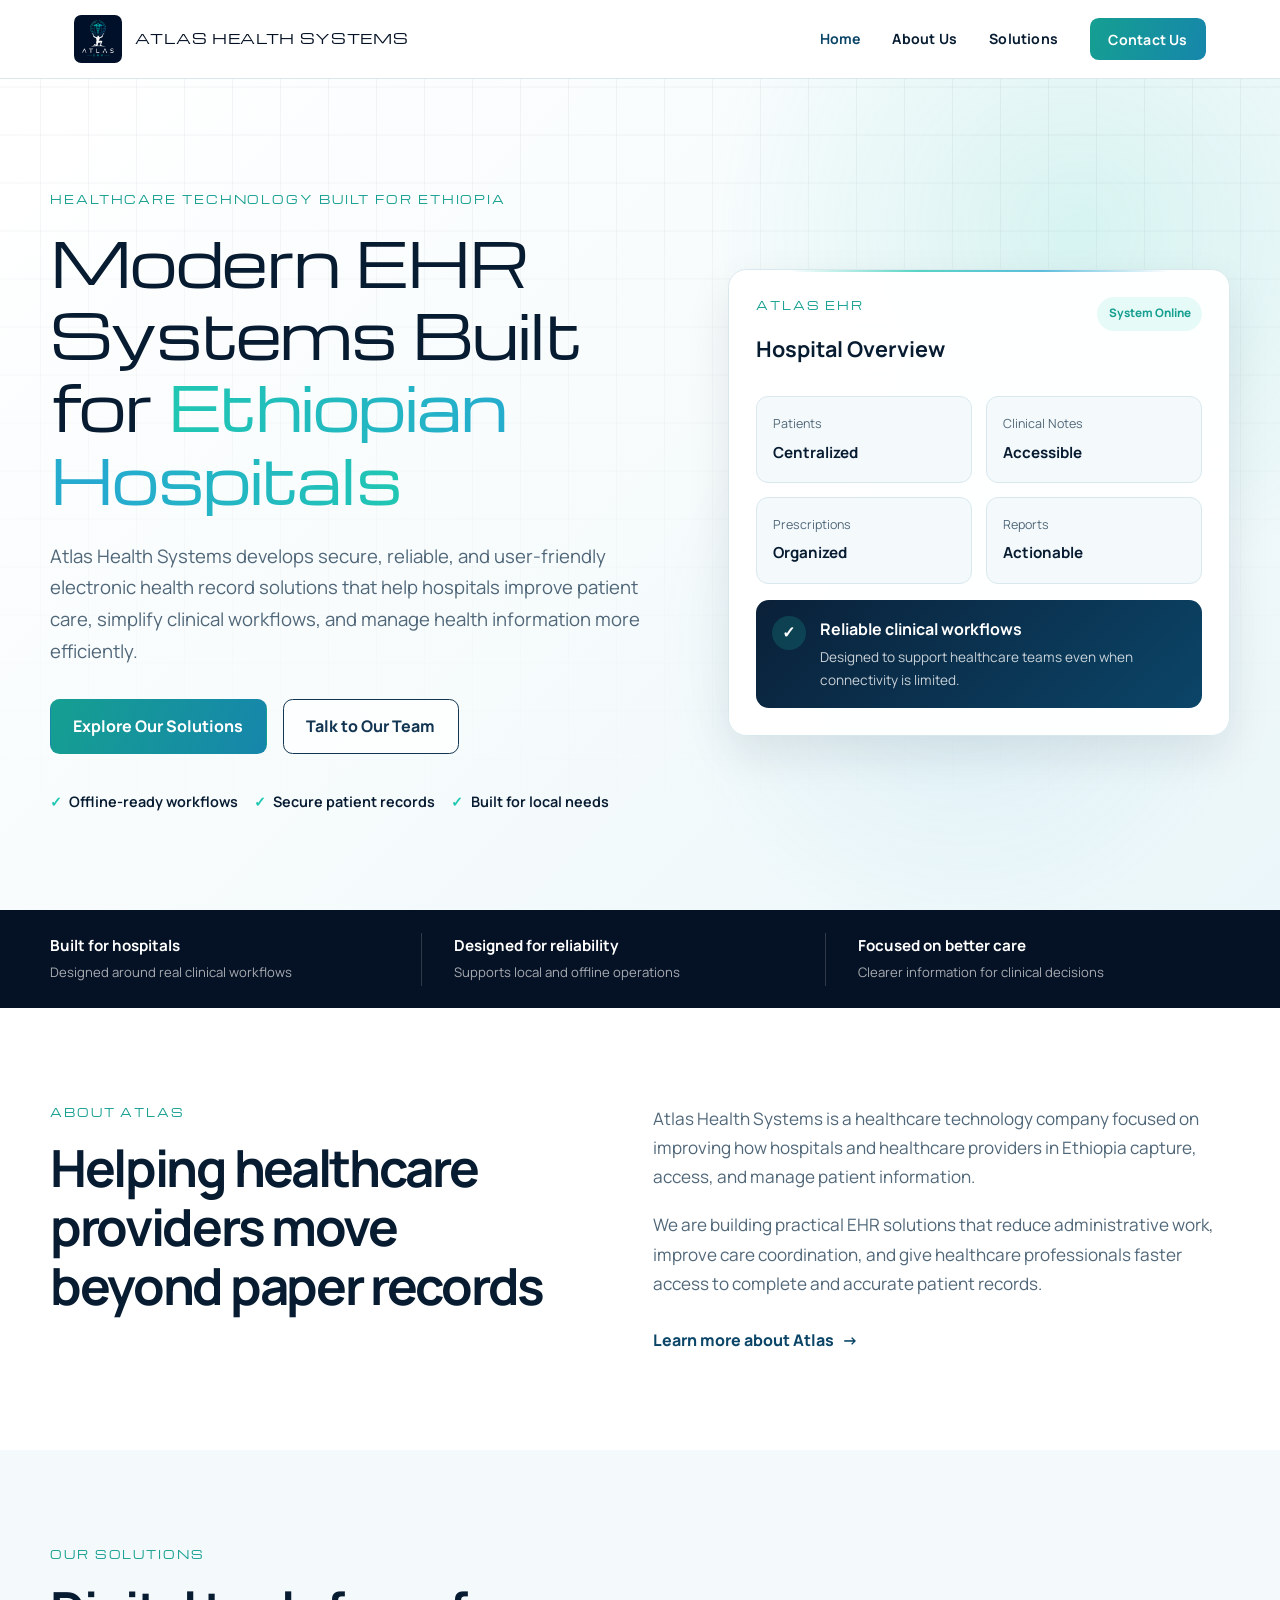
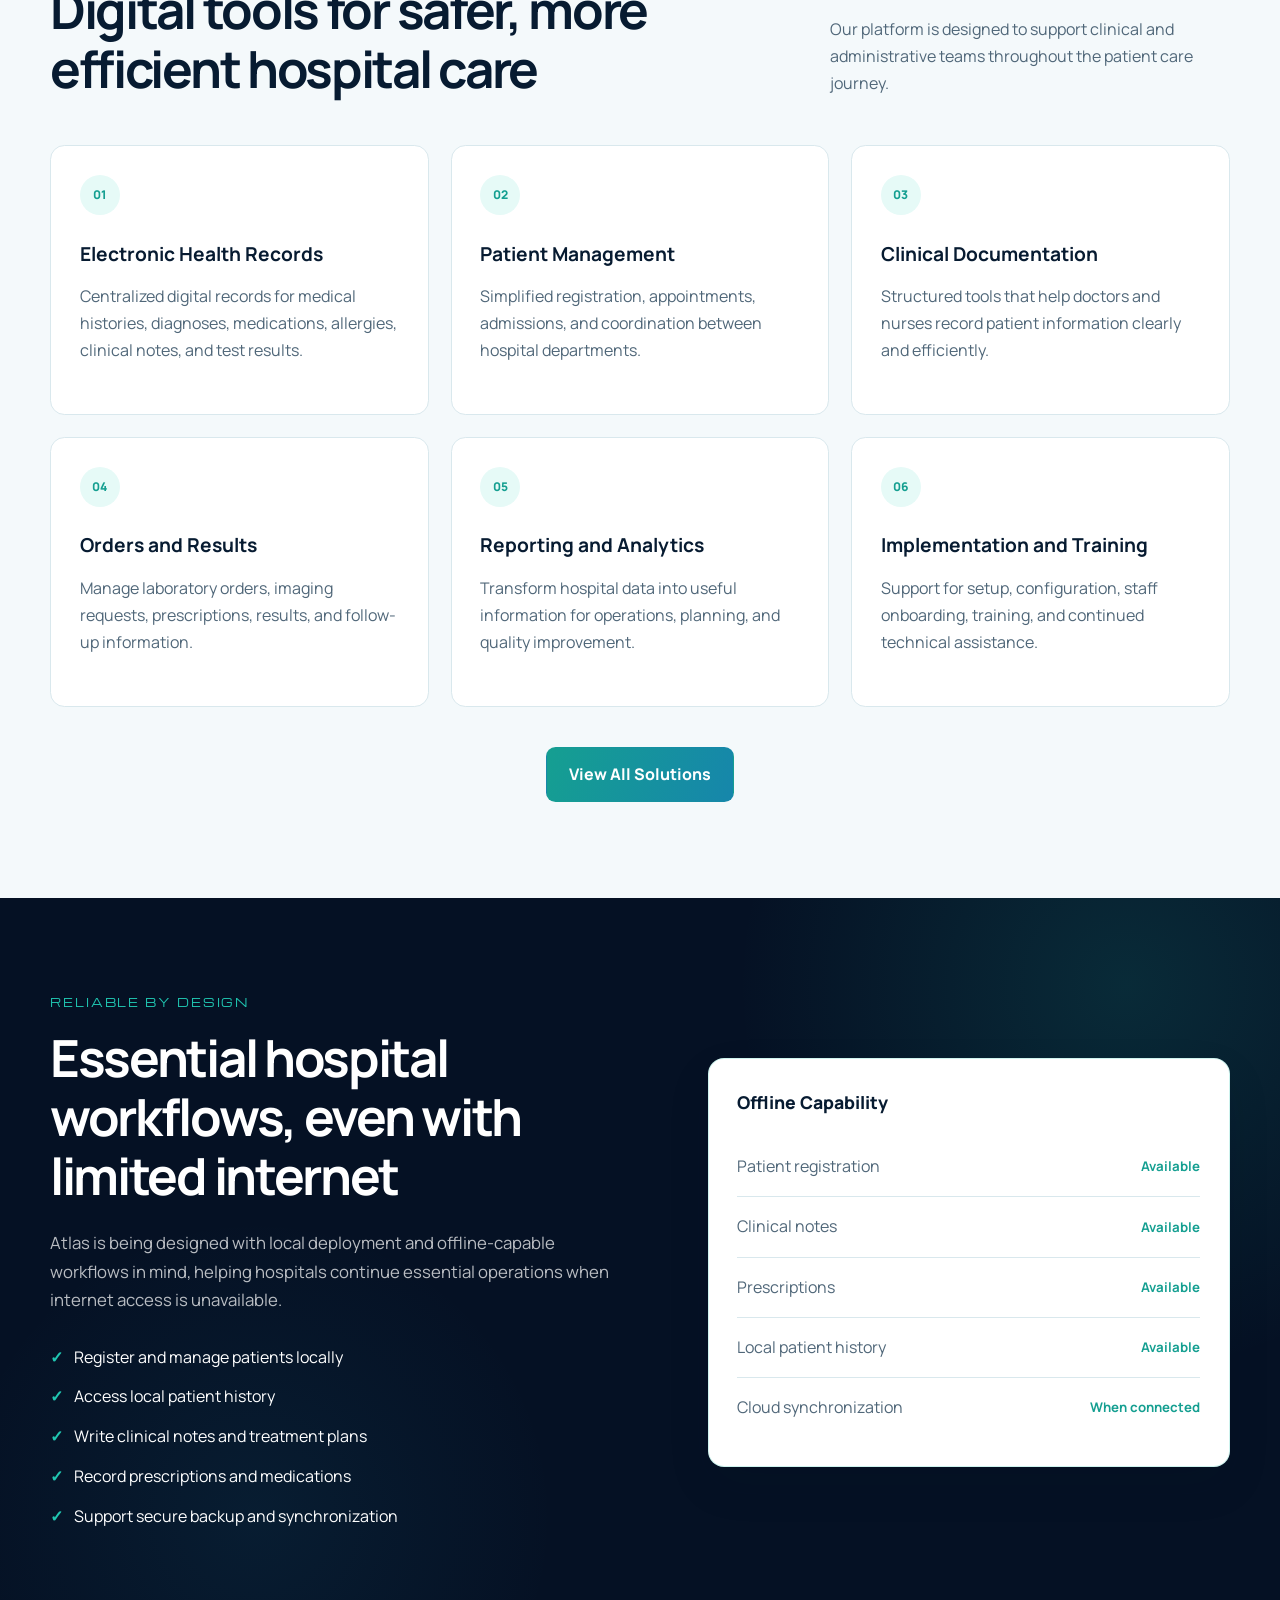
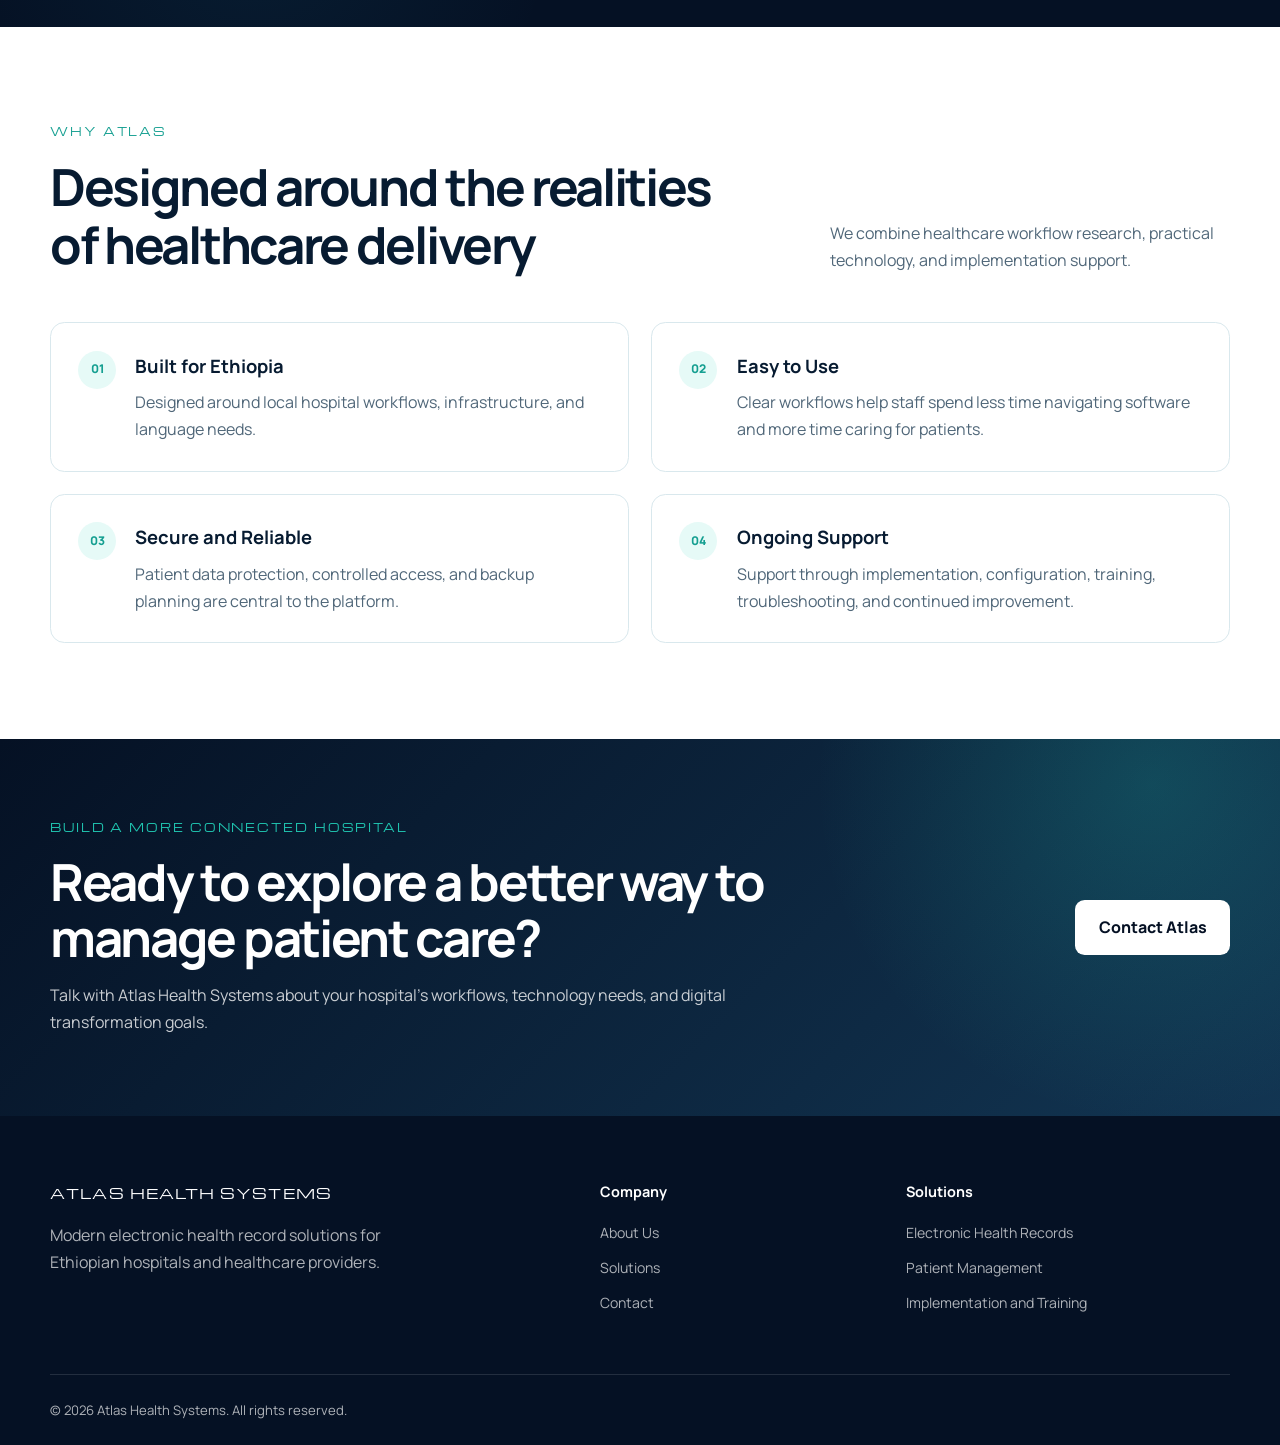
==== commit f1425373: "Add grid-wave div for visual effects in hero section Added a new grid-wave div with multiple span el" ====
--- a/index.html
+++ b/index.html
@@ -73,7 +73,13 @@
 
   <main>
     <section class="hero">
-      <div class="grid-scanner" aria-hidden="true"></div>
+      
+      <div class="grid-wave" aria-hidden="true">
+  <span></span><span></span><span></span><span></span><span></span>
+  <span></span><span></span><span></span><span></span><span></span>
+  <span></span><span></span><span></span><span></span><span></span>
+  <span></span><span></span><span></span><span></span><span></span>
+      </div>
       
       <div class="hero-container">
         <div class="hero-content">
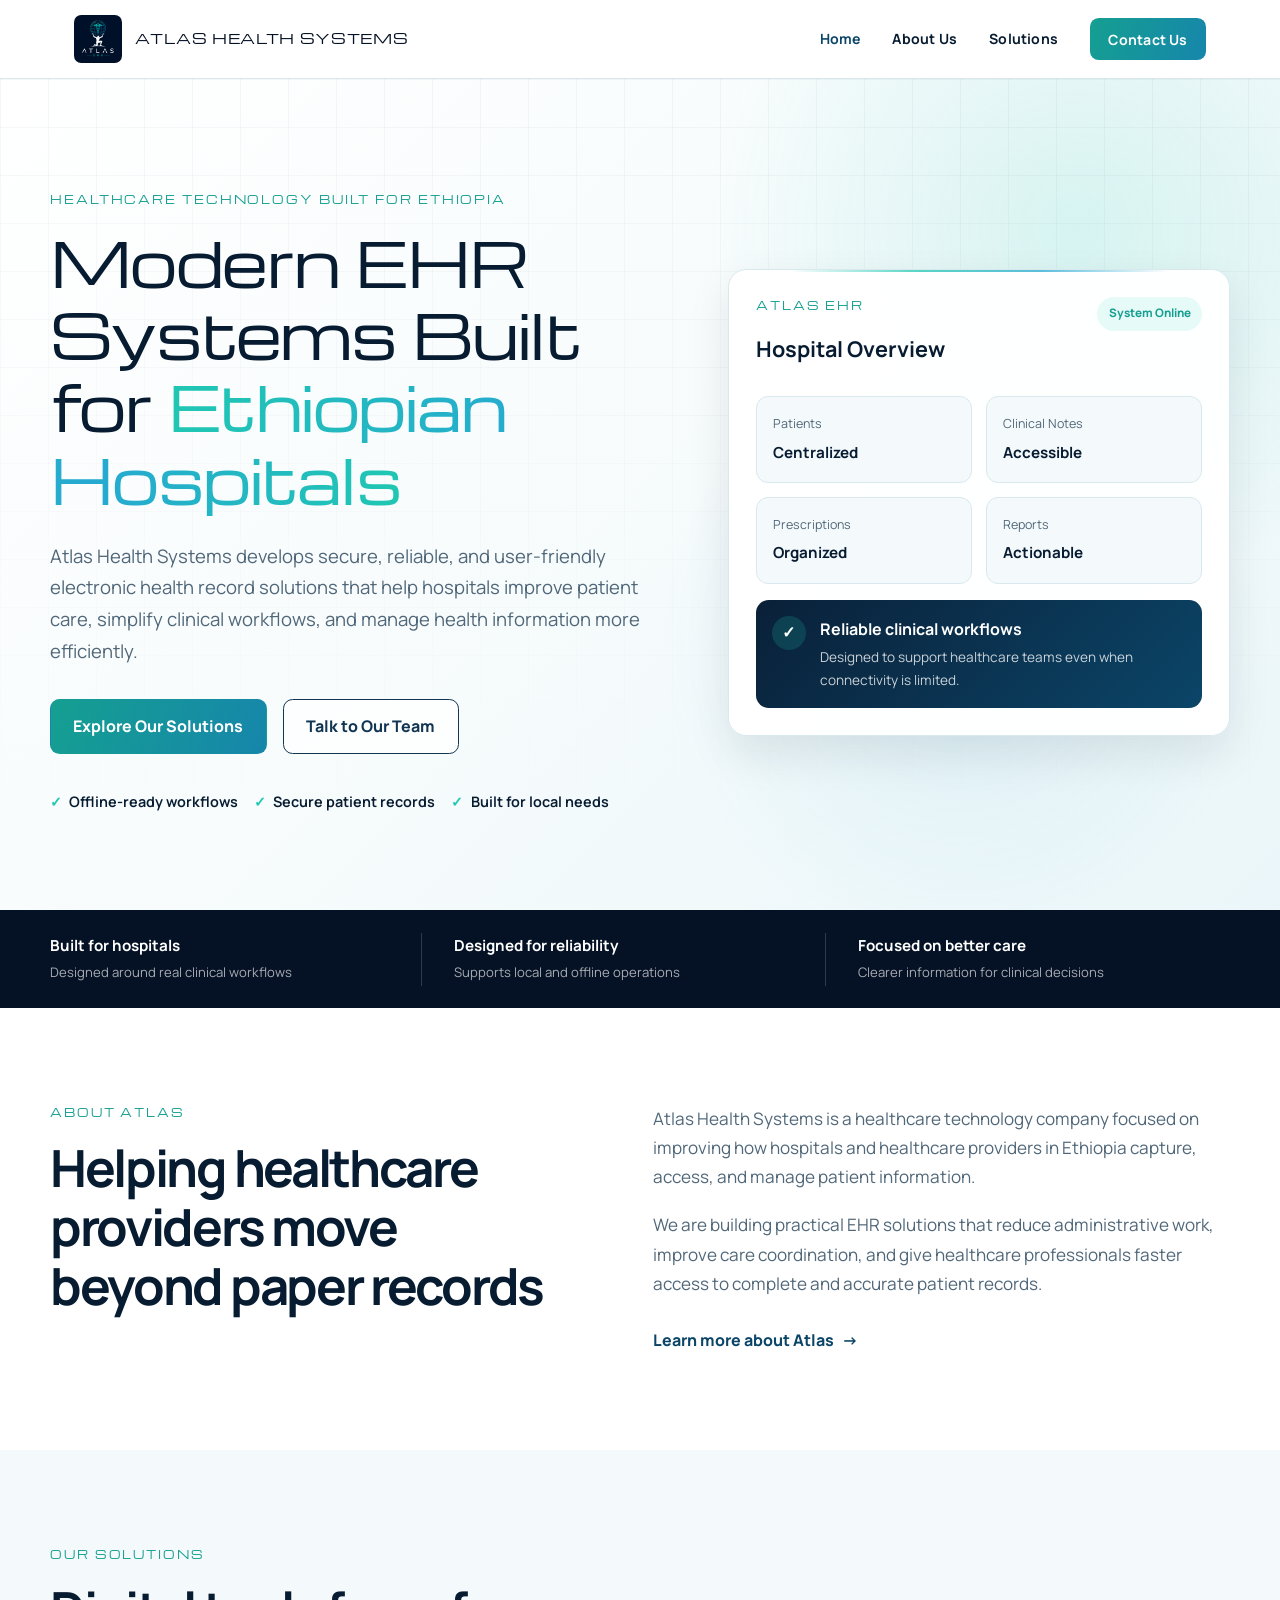
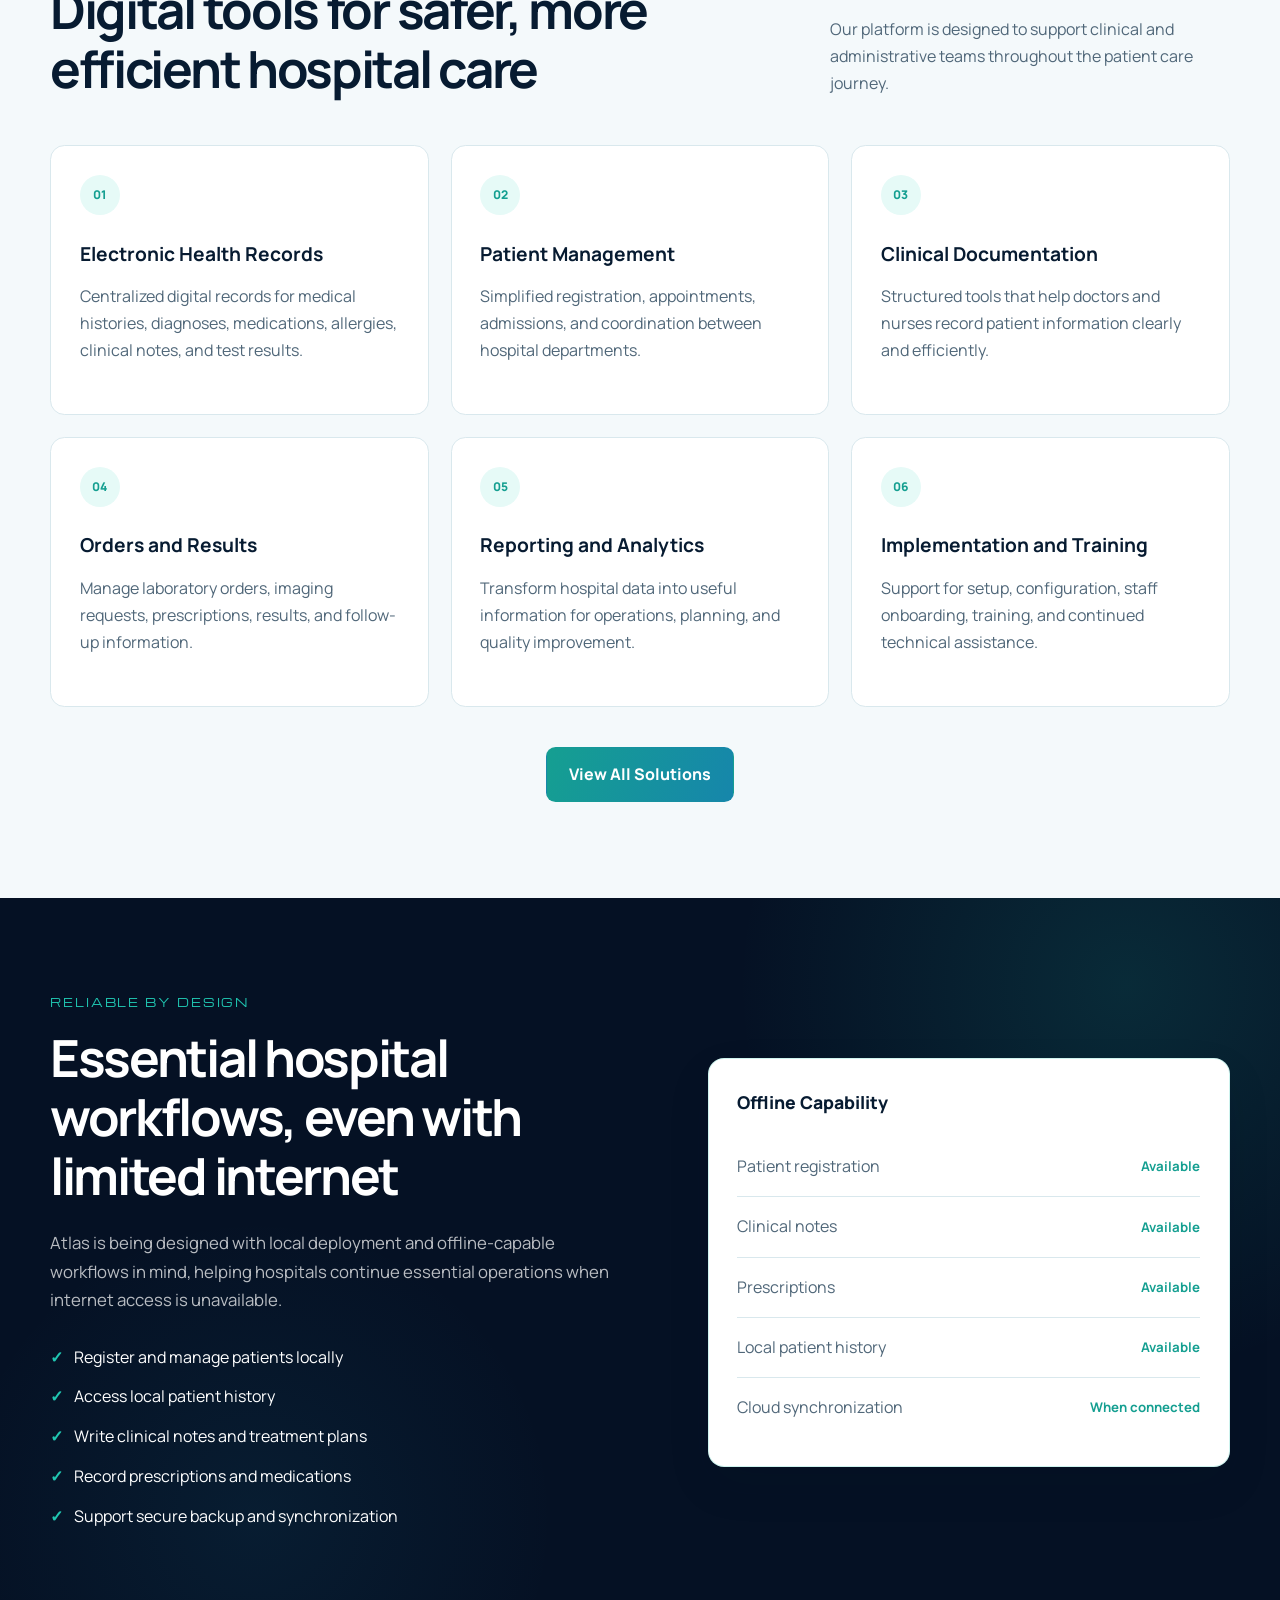
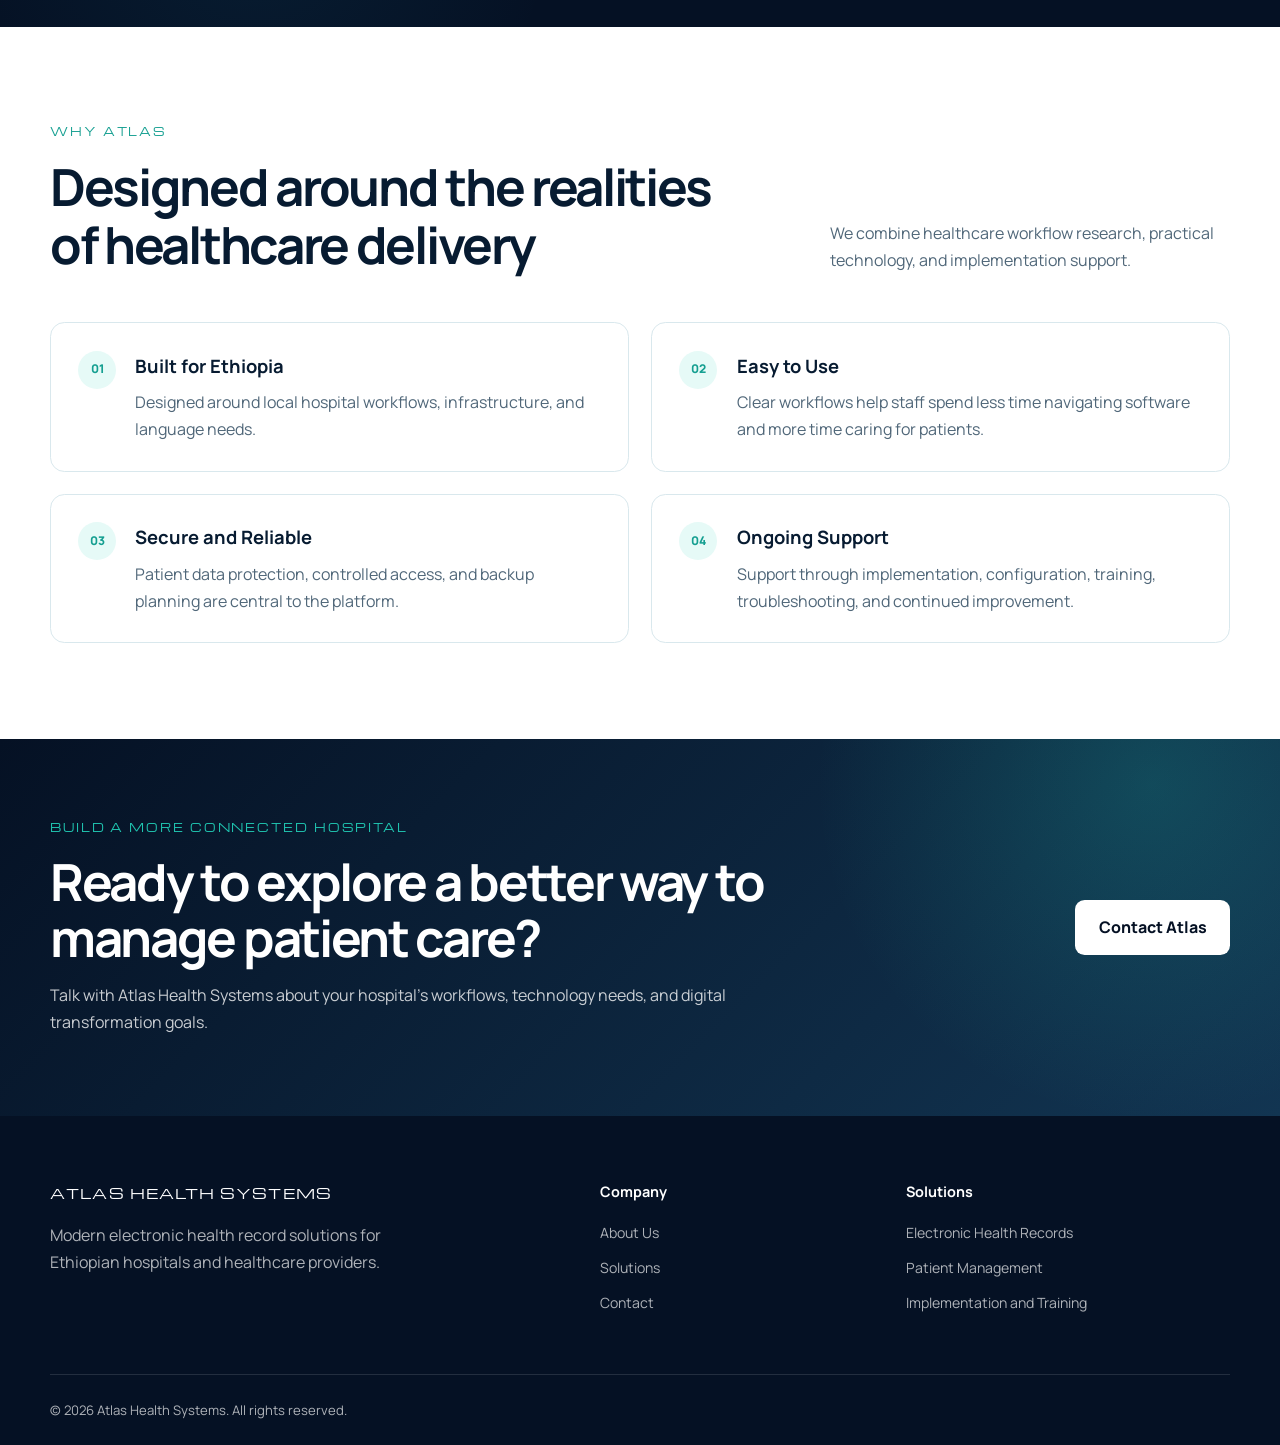
==== commit a15ccca4: "Remove grid-wave div from hero section Removed the grid-wave div from the hero section." ====
--- a/index.html
+++ b/index.html
@@ -74,13 +74,6 @@
   <main>
     <section class="hero">
       
-      <div class="grid-wave" aria-hidden="true">
-  <span></span><span></span><span></span><span></span><span></span>
-  <span></span><span></span><span></span><span></span><span></span>
-  <span></span><span></span><span></span><span></span><span></span>
-  <span></span><span></span><span></span><span></span><span></span>
-      </div>
-      
       <div class="hero-container">
         <div class="hero-content">
           <p class="eyebrow">
--- a/style.css
+++ b/style.css
@@ -1526,201 +1526,3 @@
       transition-duration: 0.01ms !important;
     }
   }
-
-/* =========================================================
-   ANIMATED GLOWING GRID LINES
-   ========================================================= */
-
-.hero {
-  isolation: isolate;
-  overflow: hidden;
-  position: relative;
-}
-
-.hero::before {
-  background-image:
-    linear-gradient(
-      rgba(5, 17, 36, 0.045) 1px,
-      transparent 1px
-    ),
-    linear-gradient(
-      90deg,
-      rgba(5, 17, 36, 0.045) 1px,
-      transparent 1px
-    );
-  background-position: center;
-  background-size: 48px 48px;
-  content: "";
-  inset: 0;
-  pointer-events: none;
-  position: absolute;
-  z-index: -2;
-}
-
-.hero::after {
-  animation:
-    atlas-grid-scan-horizontal 8s linear infinite,
-    atlas-grid-scan-vertical 11s linear infinite;
-
-  background-image:
-    linear-gradient(
-      to bottom,
-      transparent 0,
-      transparent calc(50% - 2px),
-      rgba(32, 199, 178, 0.12) calc(50% - 2px),
-      rgba(32, 199, 178, 0.85) 50%,
-      rgba(38, 169, 209, 0.12) calc(50% + 2px),
-      transparent calc(50% + 2px),
-      transparent 100%
-    ),
-
-    linear-gradient(
-      to right,
-      transparent 0,
-      transparent calc(50% - 2px),
-      rgba(38, 169, 209, 0.12) calc(50% - 2px),
-      rgba(38, 169, 209, 0.8) 50%,
-      rgba(32, 199, 178, 0.12) calc(50% + 2px),
-      transparent calc(50% + 2px),
-      transparent 100%
-    );
-
-  background-position:
-    0 -100%,
-    -100% 0;
-
-  background-repeat: no-repeat;
-
-  background-size:
-    100% 180px,
-    180px 100%;
-
-  content: "";
-  filter:
-    drop-shadow(0 0 5px rgba(32, 199, 178, 0.7))
-    drop-shadow(0 0 14px rgba(38, 169, 209, 0.38));
-
-  inset: 0;
-  opacity: 0.68;
-  pointer-events: none;
-  position: absolute;
-  z-index: -1;
-}
-
-@keyframes atlas-grid-scan-horizontal {
-  0% {
-    background-position:
-      0 -180px,
-      -180px 0;
-  }
-
-  100% {
-    background-position:
-      0 calc(100% + 180px),
-      -180px 0;
-  }
-}
-
-@keyframes atlas-grid-scan-vertical {
-  0% {
-    background-position:
-      0 -180px,
-      -180px 0;
-  }
-
-  100% {
-    background-position:
-      0 -180px,
-      calc(100% + 180px) 0;
-  }
-}
-
-.hero-container {
-  position: relative;
-  z-index: 1;
-}
-
-@media (prefers-reduced-motion: reduce) {
-  .hero::after {
-    animation: none;
-    opacity: 0;
-  }
-}
-
-.grid-scanner {
-  inset: 0;
-  overflow: hidden;
-  pointer-events: none;
-  position: absolute;
-  z-index: -1;
-}
-
-.grid-scanner::before {
-  animation: atlas-horizontal-scan 8s linear infinite;
-  background: linear-gradient(
-    to bottom,
-    transparent,
-    rgba(32, 199, 178, 0.12),
-    rgba(32, 199, 178, 0.9),
-    rgba(38, 169, 209, 0.12),
-    transparent
-  );
-  box-shadow:
-    0 0 8px rgba(32, 199, 178, 0.55),
-    0 0 25px rgba(38, 169, 209, 0.28);
-  content: "";
-  height: 96px;
-  left: 0;
-  position: absolute;
-  right: 0;
-  top: -96px;
-}
-
-.grid-scanner::after {
-  animation: atlas-vertical-scan 11s linear infinite;
-  background: linear-gradient(
-    to right,
-    transparent,
-    rgba(38, 169, 209, 0.12),
-    rgba(38, 169, 209, 0.86),
-    rgba(32, 199, 178, 0.12),
-    transparent
-  );
-  box-shadow:
-    0 0 8px rgba(38, 169, 209, 0.5),
-    0 0 25px rgba(32, 199, 178, 0.25);
-  bottom: 0;
-  content: "";
-  left: -96px;
-  position: absolute;
-  top: 0;
-  width: 96px;
-}
-
-@keyframes atlas-horizontal-scan {
-  from {
-    transform: translateY(0);
-  }
-
-  to {
-    transform: translateY(calc(100vh + 192px));
-  }
-}
-
-@keyframes atlas-vertical-scan {
-  from {
-    transform: translateX(0);
-  }
-
-  to {
-    transform: translateX(calc(100vw + 192px));
-  }
-}
-
-@media (prefers-reduced-motion: reduce) {
-  .grid-scanner::before,
-  .grid-scanner::after {
-    animation: none;
-    display: none;
-  }
-}
